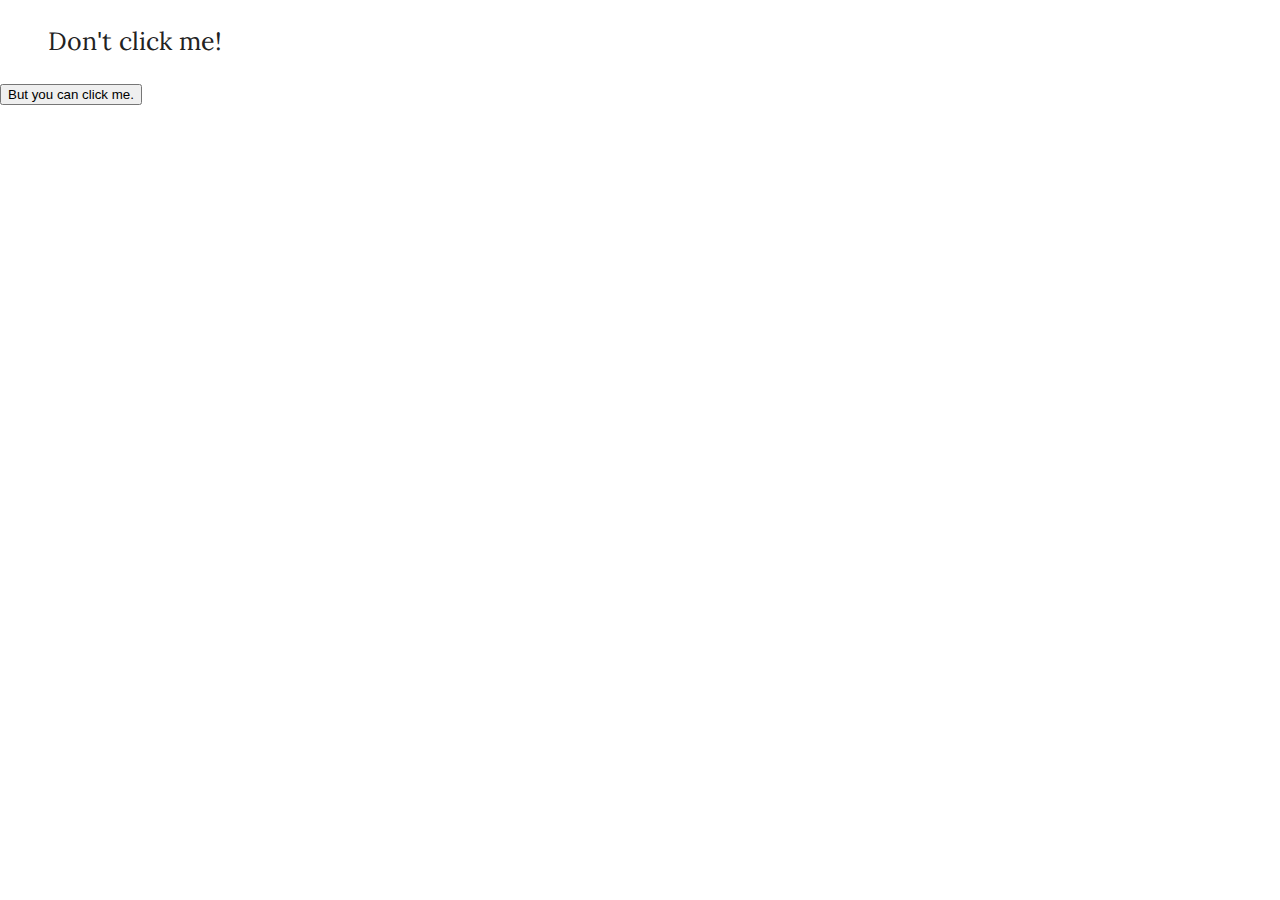
==== pop/story1.html @ 54a5421c "Start" ====
<!DOCTYPE html>
<html lang="en">
<head>
	<meta charset="UTF-8">
	<title>Unknown</title>
	<link href="https://fonts.googleapis.com/css?family=Lora|Open+Sans:300,400,600,700" rel="stylesheet">
	<link rel="stylesheet" href="css/main.css">
</head>
<body>
<p id="final">Don't click me!</p>

<button id="submit" onclick="promptMe()">But you can click me.</button>

	<script src="js/jquery-2.1.3.js"></script>
	<script src="js/main.js"></script>

</body>
</html>
---- pop/css/main.css ----
* {
  box-sizing: border-box;
}

body {
  margin: 0;
  padding: 0;
  font-family: 'Open Sans', sans-serif;
  -webkit-font-smoothing: antialiased;
}

header {
  height: 90vh;
  min-height: 400px;
  padding: 100px 1%;
  text-align: center;
  background-color: #F95758;
  display: flex;
  align-items: center;
  justify-content: center;

}

header h1 {
  color: white;
}

h1 {
  font-weight: 300;
  text-transform: uppercase;
  font-size: 3em;
  color: #F95758;
  text-align: center;
}

article {
  padding: 1rem;
}

p {
  font-family: 'Lora', serif;
  color: #222;
  font-size: 25px;
  padding: 0 3rem;
  text-align: justify;
}

#flybug {
  text-align: center;
}



nav {
  width: 100%;
  text-align: center;
  background-color: white;
  box-shadow: 0 3px 11px rgba(0, 0, 0, .1);
  transition: all 300ms ease-out;
    /* Step 1: Add styles for fixed nav */


}

nav ul {
	margin: 0;
	padding: 0;
}

nav li {
  display: inline-block;
}

nav a {
  display: inline-block;
  margin: 1rem;
  padding: .25rem 0;
  text-decoration: none;
  color: #888;
}


nav .active {
  border-bottom: 2px solid #F95758;
}

.bug-wrapper img:not(:first-child) {
  height: 27px;
}

.part {
  opacity: 0;
}

.faded-in {
  opacity: 1;
}


.flybug {
  width: 400px;
  display: block;
  margin: 50px auto 30px;
}

.bug-wrapper {
  display: inline-block;
}
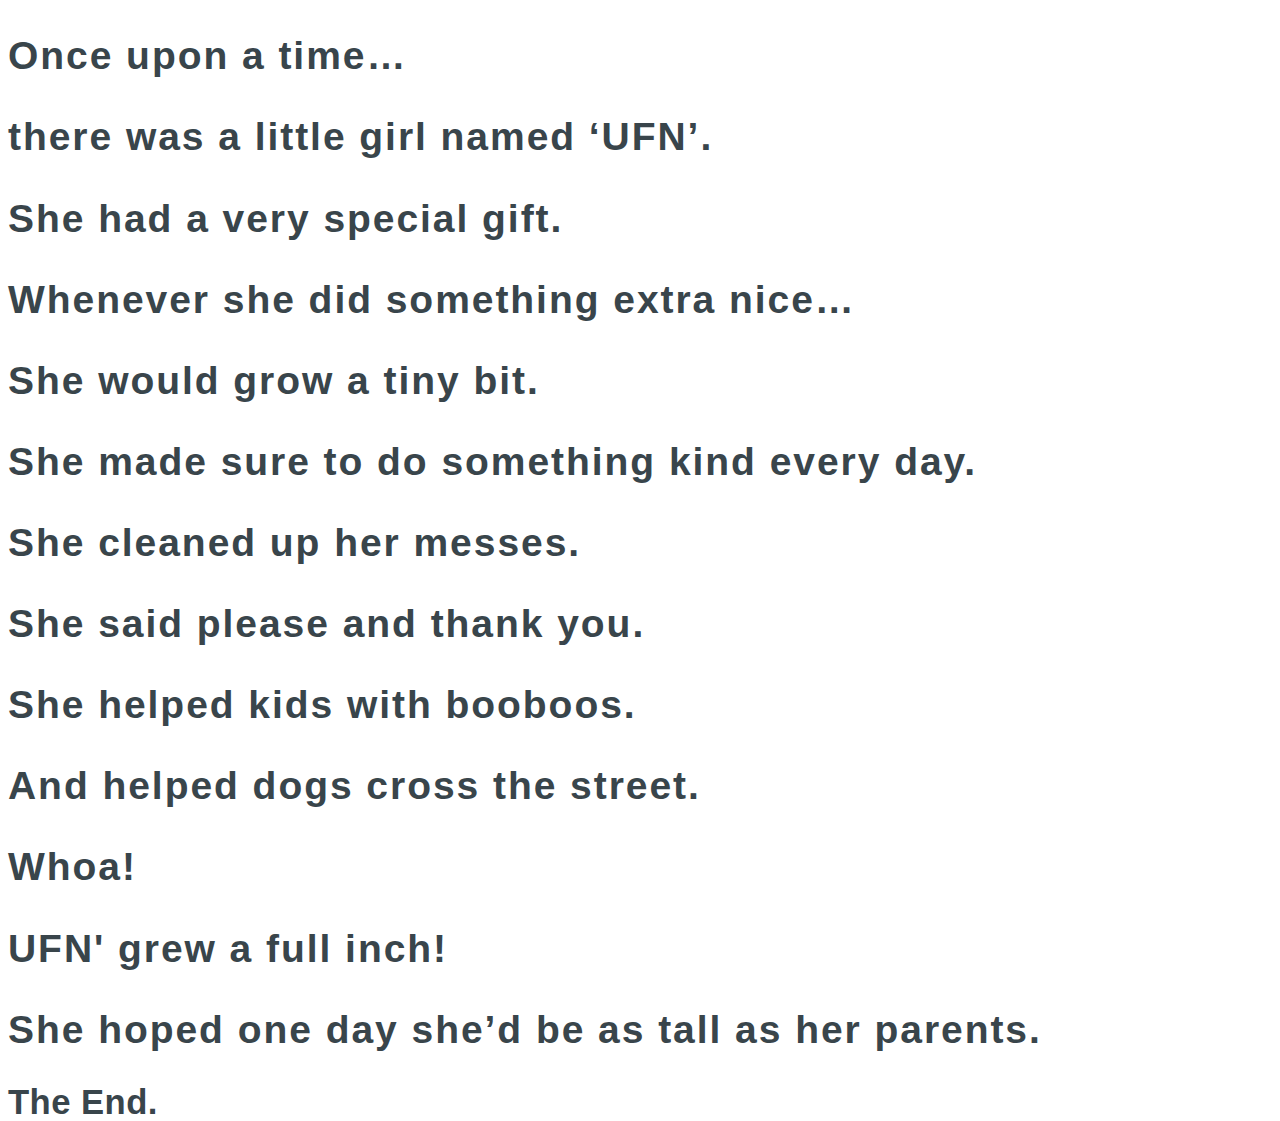
==== commit 464c07d3: "added new css" ====
--- a/pop/story1.html
+++ b/pop/story1.html
@@ -3,13 +3,57 @@
 <head>
 	<meta charset="UTF-8">
 	<title>Unknown</title>
-	<link href="https://fonts.googleapis.com/css?family=Lora|Open+Sans:300,400,600,700" rel="stylesheet">
+	<link href="<link href="https://fonts.googleapis.com/css?family=Poppins" rel="stylesheet">
 	<link rel="stylesheet" href="css/main.css">
 </head>
 <body>
-<p id="final">Don't click me!</p>
 
-<button id="submit" onclick="promptMe()">But you can click me.</button>
+<div class="startgirl">
+	<h2>Once upon a time…</h2>
+
+	<h2>there was a little girl named ‘UFN’.</h2>
+</div>
+
+<div class="startgirl2">
+	<h2>She had a very special gift.</h2>
+
+	<h2>Whenever she did something extra nice…</h2>
+</div>
+
+<div class="startgirl3">
+	<H2>She would grow a tiny bit.</H2>
+</div>
+
+
+<div class="startgirl4">
+	<h2>She made sure to do something kind every day.</h2>
+
+	<h2>She cleaned up her messes.</h2>
+
+	<h2>She said please and thank you.</h2>
+</div>
+
+<div class="startgirl5">
+	<h2>She helped kids with booboos.</h2>
+
+	<h2>And helped dogs cross the street.</h2>
+</div>
+
+<div class="startgirl6">
+	<h2>Whoa!</h2>
+</div>
+
+<div class="startgirl7">
+	<h2>UFN' grew a full inch!</h2>
+</div>
+
+<div class="startgirl8">
+	<h2>She hoped one day she’d be as tall as her parents.</h2>
+</div>
+
+<div class="end">
+	<h1>The End.</h1>
+</div>
 
 	<script src="js/jquery-2.1.3.js"></script>
 	<script src="js/main.js"></script>
--- a/pop/css/main.css
+++ b/pop/css/main.css
@@ -1,108 +1,708 @@
-* {
-  box-sizing: border-box;
-}
-
-body {
-  margin: 0;
-  padding: 0;
-  font-family: 'Open Sans', sans-serif;
-  -webkit-font-smoothing: antialiased;
-}
-
-header {
-  height: 90vh;
-  min-height: 400px;
-  padding: 100px 1%;
-  text-align: center;
-  background-color: #F95758;
-  display: flex;
-  align-items: center;
-  justify-content: center;
-
-}
-
-header h1 {
-  color: white;
-}
-
-h1 {
-  font-weight: 300;
-  text-transform: uppercase;
-  font-size: 3em;
-  color: #F95758;
+
+
+/* Box Model */
+
+	*, *:before, *:after {
+		-moz-box-sizing: border-box;
+		-webkit-box-sizing: border-box;
+		box-sizing: border-box;
+	}
+
+/* Basic */
+
+	@-ms-viewport {
+		width: device-width;
+	}
+
+	html {
+		height: 100%;
+	}
+
+	body {
+    font-family: 'Poppins', sans-serif;
+		background: #ffffff;
+		height: 100%;
+		min-width: 320px;
+	}
+
+/* Type */
+
+nav {
+  display: inline-block;
   text-align: center;
 }
 
-article {
-  padding: 1rem;
+	body, input, textarea, select {
+		font-family: 'Poppins', sans-serif;
+		font-weight: 300;
+		font-size: 16pt;
+		line-height: 1.75em;
+		color: #39454b;
+		letter-spacing: 0.025em;
+	}
+
+		@media screen and (max-width: 1920px) {
+
+			body, input, textarea, select {
+				font-size: 17pt;
+			}
+
+		}
+
+		@media screen and (max-width: 1680px) {
+
+			body, input, textarea, select {
+				font-size: 15pt;
+			}
+
+		}
+
+		@media screen and (max-width: 1280px) {
+
+			body, input, textarea, select {
+				font-size: 13pt;
+			}
+
+		}
+
+		@media screen and (max-width: 1000px) {
+
+			body, input, textarea, select {
+				font-size: 13pt;
+			}
+
+		}
+
+		@media screen and (max-width: 736px) {
+
+			body, input, textarea, select {
+				font-size: 12pt;
+				line-height: 1.5em;
+			}
+
+		}
+
+	h1, h2, h3, h4 {
+		font-weight: 600;
+		color: inherit;
+	}
+
+
+	h2 {
+		font-size: 2.25em;
+		line-height: 1.25em;
+		letter-spacing: 0.05em;
+	}
+
+	h2.title {
+		letter-spacing: .5em;
+		text-shadow: 0px 0px 40px #525252;
+	}
+
+	p.title {
+		font-size: 25px;
+		letter-spacing: .75em;
+		text-shadow: 0px 0px 40px #525252;
+	}
+
+	@media screen and (max-width: 736px) {
+
+		h2 {
+			font-size: 1.5em;
+		}
+
+	}
+
+	a {
+		-moz-transition: color 0.2s ease-in-out;
+		-webkit-transition: color 0.2s ease-in-out;
+		-ms-transition: color 0.2s ease-in-out;
+		transition: color 0.2s ease-in-out;
+		color: #98c593;
+	}
+
+	p, ul, ol, dl, table {
+		margin-bottom: 1em;
+	}
+
+/* Box */
+
+	.box {
+		background: rgba(255, 255, 255, 0.85);
+		color: #39454b;
+		padding: 2em;
+	}
+
+	.box > :last-child {
+		margin-bottom: 0;
+	}
+
+	.box.style2 {
+		padding: 3.5em 2.5em 3.5em 2.5em;
+	}
+
+	@media screen and (max-width: 736px) {
+
+		.box {
+			padding: 1em;
+		}
+
+		.box.style2 {
+			padding: 1.5em 1.25em 1.5em 1.25em;
+			background-color: rgba(255, 255, 255, 0.85);
+		}
+
+	}
+
+/* Button */
+
+
+/* Image */
+
+	.image {
+		position: relative;
+		display: inline-block;
+	}
+
+		.image:before {
+			content: '';
+			position: absolute;
+			left: 0;
+			top: 0;
+			width: 100%;
+			height: 100%;
+			background: url("images/overlay.png");
+		}
+
+		.image img {
+			display: block;
+			width: 100%;
+		}
+
+		.image.featured {
+			display: block;
+			width: 100%;
+			margin: 0 0 2em 0;
+		}
+
+		.image.fit {
+			display: block;
+			width: 100%;
+		}
+
+		.image.left {
+			float: left;
+			margin: 0 2em 2em 0;
+		}
+
+		.image.centered {
+			display: block;
+			margin: 0 0 2em 0;
+		}
+
+			.image.centered img {
+				margin: 0 auto;
+				width: auto;
+			}
+
+/* List */
+
+	ul{
+		list-style: disc;
+		padding-left: 1em;
+	}
+
+
+
+/* Sections/Article */
+
+	header {
+		margin-bottom: 1em;
+	}
+
+	header p {
+			display: block;
+			margin: 1em 0 0 0;
+			padding: 0 0 0.5em 0;
+		}
+
+	footer {
+		margin-top: 2em;
+	}
+
+/* Header */
+
+	#header {
+		position: fixed;
+		z-index: 10000;
+		left: 0;
+		top: 0;
+		width: 100%;
+		background: rgba(255, 255, 255, 0.75);
+		height: 3em;
+		line-height: 3em;
+		box-shadow: 0 0 0.15em 0 rgba(0, 0, 0, 0.1);
+	}
+
+	#header nav {
+		position: absolute;
+		line-height: 3em;
+		width: 100%;
+		text-align: center;
+	}
+
+	#header nav ul {
+		margin: 0;
+	}
+
+	#header nav ul li {
+		display: inline-block;
+		margin-left: 0.5em;
+		font-size: 0.9em;
+	}
+
+	#header nav ul li a {
+		display: block;
+		color: inherit;
+		text-decoration: none;
+		height: 3em;
+		line-height: 3em;
+		padding: 0 0.5em 0 0.5em;
+		outline: 0;
+	}
+
+	#header nav ul li a:hover {
+		color: #6b6115;
+	}
+
+
+	#header div.hamMenu {
+		width: 30px;
+		height: 100%;
+		float: right;
+		margin-right: 5px;
+		margin-top: 2px;
+		display: none;
+	}
+
+	#header div.hamMenu img {
+		width:100%;
+		height: auto;
+	}
+
+	@media screen and (max-width: 1073px) {
+
+		#header {
+			height: 2.5em;
+			line-height: 2.5em;
+		}
+
+		#header h1 a {
+			font-size: .5em;
+			}
+
+		#header nav {
+			display: none;
+			margin-top: 2.5em;
+			}
+
+		#header nav ul {
+			background: rgba(255, 255, 255, 0.90);
+		}
+
+		#header nav ul li {
+			display: block;
+		}
+
+		#header div.hamMenu {
+			display: block;
+		}
+	}
+
+
+/* Main */
+
+	.main {
+		display: -moz-flex;
+		display: -webkit-flex;
+		display: -ms-flex;
+		display: flex;
+		position: relative;
+		margin: 0;
+		overflow-x: hidden;
+	}
+
+		.main > .content {
+			width: 45em;
+			max-width: calc(100% - 4em);
+			margin: 0 auto;
+		}
+
+			.main > .content > :last-child {
+				margin-bottom: 0;
+			}
+
+		.main.fullscreen {
+			min-height: 100%;
+		}
+
+		.main.style1 {
+			-moz-align-items: center;
+			-webkit-align-items: center;
+			-ms-align-items: center;
+			align-items: center;
+			-moz-justify-content: center;
+			-webkit-justify-content: center;
+			-ms-justify-content: center;
+			justify-content: center;
+			text-align: center;
+			padding: 0 0 3em 0;
+		}
+
+			.main.style1 h2 {
+				font-size: 4.25em;
+				line-height: 1em;
+			}
+
+			.main.style1 > .content {
+				-moz-transition: opacity 1s ease;
+				-webkit-transition: opacity 1s ease;
+				-ms-transition: opacity 1s ease;
+				transition: opacity 1s ease;
+				-moz-transform: translateZ(0);
+				-webkit-transform: translateZ(0);
+				-ms-transform: translateZ(0);
+				transform: translateZ(0);
+				opacity: 1.0;
+				margin: 0;
+			}
+
+			.main.style1.inactive > .content {
+				opacity: 0;
+			}
+
+		.main.style2 {
+			-moz-align-items: center;
+			-webkit-align-items: center;
+			-ms-align-items: center;
+			align-items: center;
+			-moz-justify-content: center;
+			-webkit-justify-content: center;
+			-ms-justify-content: center;
+			justify-content: center;
+			padding: 3em 0 3em 0;
+			overflow: hidden;
+		}
+
+			.main.style2 > .content {
+				-moz-transition: -moz-transform 1s ease;
+				-webkit-transition: -webkit-transform 1s ease;
+				-ms-transition: -ms-transform 1s ease;
+				transition: transform 1s ease;
+				-moz-transform: translateZ(0);
+				-webkit-transform: translateZ(0);
+				-ms-transform: translateZ(0);
+				transform: translateZ(0);
+				position: relative;
+				width: 35%;
+				margin: 0;
+			}
+
+			.main.style2.left {
+				-moz-justify-content: -moz-flex-start;
+				-webkit-justify-content: -webkit-flex-start;
+				-ms-justify-content: -ms-flex-start;
+				justify-content: flex-start;
+			}
+
+			.main.style2.right {
+				-moz-justify-content: -moz-flex-end;
+				-webkit-justify-content: -webkit-flex-end;
+				-ms-justify-content: -ms-flex-end;
+				justify-content: flex-end;
+			}
+
+			.main.style2.inactive.left > .content {
+				-moz-transform: translateX(-100%);
+				-webkit-transform: translateX(-100%);
+				-ms-transform: translateX(-100%);
+				transform: translateX(-100%);
+			}
+
+			.main.style2.inactive.right > .content {
+				-moz-transform: translateX(100%);
+				-webkit-transform: translateX(100%);
+				-ms-transform: translateX(100%);
+				transform: translateX(100%);
+			}
+
+		.main.style3 {
+			text-align: center;
+			padding: 6em 0 6em 0;
+		}
+
+			.main.style3 .content > header {
+				margin-bottom: 2em;
+			}
+
+			.main.style3.primary {
+				background: #ffffff;
+			}
+
+			.main.style3.secondary {
+				background: #f5f6f7;
+			}
+
+		.main.dark {
+			color: #ffffff;
+		}
+
+			.main.dark a {
+				color: inherit;
+			}
+
+			.main.dark .button.style2 {
+				border-color: #ffffff;
+			}
+
+				.main.dark .button.style2:hover {
+					background-color: rgba(255, 255, 255, 0.125);
+				}
+
+				.main.dark .button.style2:active {
+					background-color: rgba(255, 255, 255, 0.25);
+				}
+
+				.main.dark .button.style2.down {
+					background-image: url("images/dark-arrow.svg");
+				}
+
+		body.is-touch .main {
+			background-attachment: scroll !important;
+		}
+
+		@media screen and (max-width: 1920px) {
+
+			.main.style2 .content {
+				width: 40%;
+			}
+
+		}
+
+		@media screen and (max-width: 1280px) {
+
+			.main.style2 .content {
+				width: 50%;
+			}
+
+		}
+
+		@media screen and (max-width: 1000px) {
+
+			.main.style2 .content {
+				width: 60%;
+			}
+
+		}
+
+		@media screen and (max-width: 736px) {
+
+			.main.fullscreen {
+				height: auto !important;
+			}
+
+			.main.style1 {
+				padding: 0 15px 4em 15px;
+			}
+
+				.main.style1 h2 {
+					font-size: 3em;
+				}
+
+			.main.style2 {
+				padding: 6em 15px 6em 15px;
+			}
+
+				.main.style2:before, .main.style2:after {
+					display: none !important;
+				}
+
+				.main.style2 .button.anchored {
+					display: none;
+				}
+
+				.main.style2 .content {
+					width: 100%;
+					max-width: 100%;
+					text-align: center;
+					-moz-transform: none;
+					-webkit-transform: none;
+					-ms-transform: none;
+					transform: none;
+				}
+
+			.main.style3 {
+				text-align: center;
+				padding: 3em 10px 3em 10px;
+			}
+
+		}
+
+		@media screen and (max-width: 480px) {
+
+			.main > .content {
+				max-width: calc(100% - 1.5em);
+			}
+
+		}
+
+/* Footer */
+
+	#footer {
+		position: relative;
+		height: 5em;
+		line-height: inherit;
+		margin: 0;
+		background: #303030;
+		color: rgba(185, 186, 187, 0.5);
+		overflow: hidden;
+		text-align: center;
+		padding: 1.5em 1em 3em 1em;
+	}
+
+		#footer div {
+			width: 100%;
+		}
+
+		#footer div a:hover {
+			opacity: .5;
+		}
+
+		@media screen and (max-width: 1000px) {
+
+			#footer {
+				height: auto;
+				line-height: inherit;
+				text-align: center;
+				padding: 1.5em 1em 3em 1em;
+
+			}
+		}
+
+/* Intro */
+
+	#intro {
+		background: url("images/overlay.png"), url("../../images/intro.jpg");
+		background-size: 256px 256px, cover;
+		background-attachment: fixed, fixed;
+		background-position: top left, bottom center;
+		background-repeat: repeat, no-repeat;
+	}
+
+/* One */
+
+.startone {
+  background: url("images/book1.jpg");
+  background-size: 256px 256px, cover;
+  background-attachment: fixed, fixed;
+  background-position: top left, center center;
 }
 
-p {
-  font-family: 'Lora', serif;
-  color: #222;
-  font-size: 25px;
-  padding: 0 3rem;
-  text-align: justify;
+	#one {
+		background: url("images/overlay.png"), url("../../images/one.jpg");
+		background-size: 256px 256px, cover;
+		background-attachment: fixed, fixed;
+		background-position: top left, center center;
+	}
+
+/* Two */
+
+	#two {
+		background: url("images/overlay.png"), url("../../images/two.jpg");
+		background-size: 256px 256px, cover;
+		background-attachment: fixed, fixed;
+		background-position: top left, center center;
+	}
+
+/* Three */
+
+	#three {
+		background: url("images/overlay.png"), url("../../images/three.jpg");
+		background-size: 256px 256px, cover;
+		background-attachment: fixed, fixed;
+		background-position: top left, center center;
+	}
+
+/* Four */
+
+	#four {
+		background: url("images/overlay.png"), url("../../images/four.jpg");
+		background-size: 256px 256px, cover;
+		background-attachment: fixed, fixed;
+		background-position: top left, center center;
+	}
+/* Five */
+
+	#five {
+		background: url("images/overlay.png"), url("../../images/five.jpg");
+		background-size: 256px 256px, cover;
+		background-attachment: fixed, fixed;
+		background-position: top left, center center;
+	}
+
+/* Six */
+
+	#six {
+		background: url("images/overlay.png"), url("../../images/six.jpg");
+		background-size: 256px 256px, cover;
+		background-attachment: fixed, fixed;
+		background-position: top left, center center;
+	}
+
+/* Seven */
+
+	#seven {
+		background: url("images/overlay.png"), url("../../images/seven.jpg");
+		background-size: 256px 256px, cover;
+		background-attachment: fixed, fixed;
+		background-position: top left, center center;
+	}
+
+/* Eight */
+
+	#eight {
+		background: url("images/overlay.png"), url("../../images/eight.jpg");
+		background-size: 256px 256px, cover;
+		background-attachment: fixed, fixed;
+		background-position: top left, center center;
+	}
+
+/* Nine */
+
+	#nine{
+		background: url("images/overlay.png"), url("../../images/nine.jpg");
+		background-size: 256px 256px, cover;
+		background-attachment: fixed, fixed;
+		background-position: top left, center center;
+	}
+
+/* Extras */
+
+#header nav.FUCKINGOPEN { display: block!important;
 }
 
-#flybug {
-  text-align: center;
+section#intro {
+	position: relative;
 }
 
-
-
-nav {
-  width: 100%;
-  text-align: center;
-  background-color: white;
-  box-shadow: 0 3px 11px rgba(0, 0, 0, .1);
-  transition: all 300ms ease-out;
-    /* Step 1: Add styles for fixed nav */
-
-
+section#intro header {
+	position: absolute;
+	top: 50%;
+	left: 50%;
+	transform: translate(-50%, -50%);
 }
 
-nav ul {
-	margin: 0;
-	padding: 0;
+section#intro footer {
+	position: absolute;
+	bottom: 10px;
 }
-
-nav li {
-  display: inline-block;
-}
-
-nav a {
-  display: inline-block;
-  margin: 1rem;
-  padding: .25rem 0;
-  text-decoration: none;
-  color: #888;
-}
-
-
-nav .active {
-  border-bottom: 2px solid #F95758;
-}
-
-.bug-wrapper img:not(:first-child) {
-  height: 27px;
-}
-
-.part {
-  opacity: 0;
-}
-
-.faded-in {
-  opacity: 1;
-}
-
-
-.flybug {
-  width: 400px;
-  display: block;
-  margin: 50px auto 30px;
-}
-
-.bug-wrapper {
-  display: inline-block;
-}
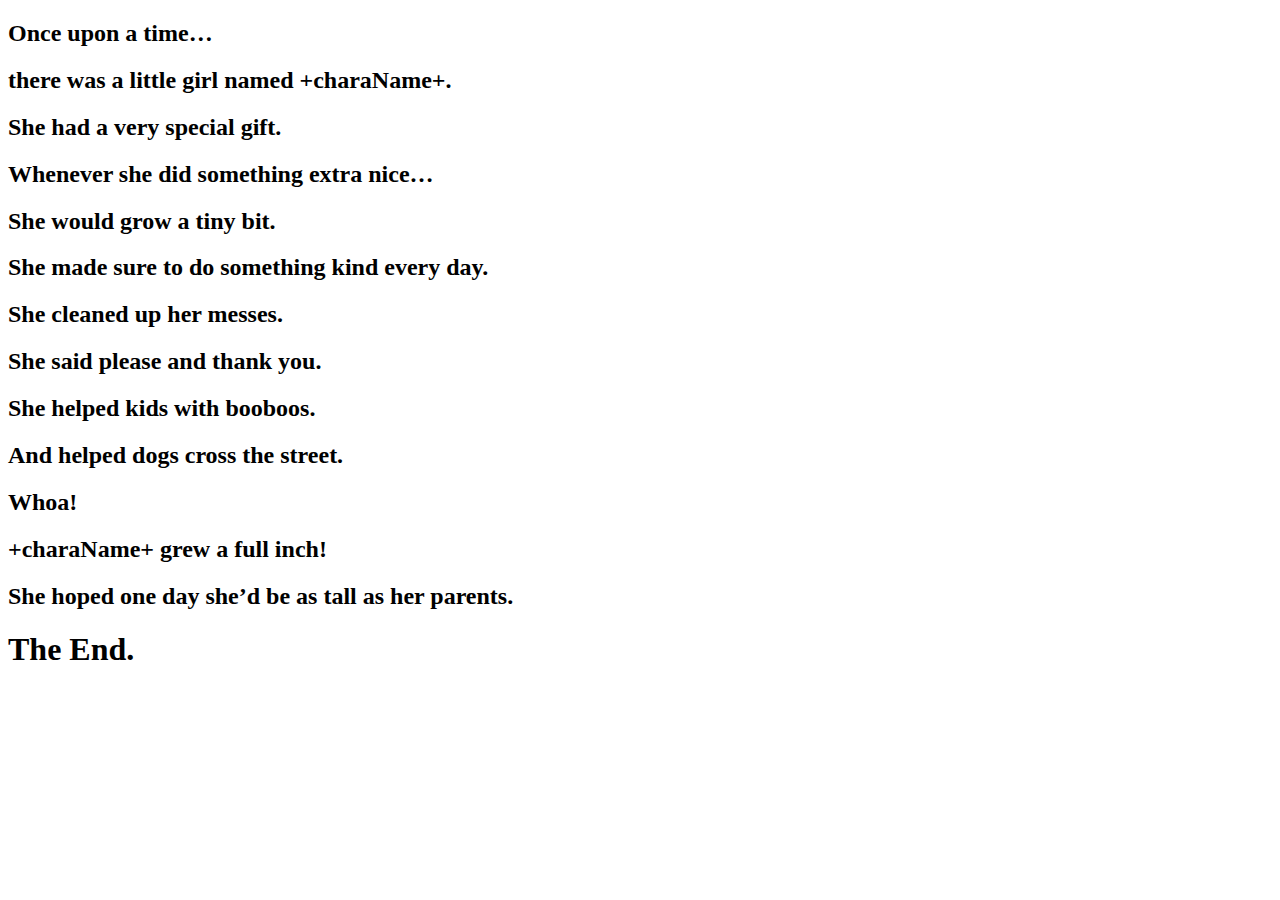
==== commit 7328ce7d: "Able to link stories onto 'submit' button" ====
--- a/pop/story1.html
+++ b/pop/story1.html
@@ -2,57 +2,59 @@
 <html lang="en">
 <head>
 	<meta charset="UTF-8">
-	<title>Unknown</title>
-	<link href="<link href="https://fonts.googleapis.com/css?family=Poppins" rel="stylesheet">
-	<link rel="stylesheet" href="css/main.css">
+	<title>Storytime</title>
+	<link href="https://fonts.googleapis.com/css?family=Poppins" rel="stylesheet">
+	<link rel="styleHeet" href="css/main.css">
 </head>
 <body>
+<div class="farstory">
 
-<div class="startgirl">
-	<h2>Once upon a time…</h2>
+	<div class="startgirl">
+		<h2>Once upon a time…</h2>
 
-	<h2>there was a little girl named ‘UFN’.</h2>
-</div>
+		<h2>there was a little girl named userf1rstname.</h2>
+	</div>
 
-<div class="startgirl2">
-	<h2>She had a very special gift.</h2>
+	<div class="startgirl2">
+		<h2>She had a very special gift.</h2>
 
-	<h2>Whenever she did something extra nice…</h2>
-</div>
+		<h2>Whenever she did something extra nice…</h2>
+	</div>
 
-<div class="startgirl3">
-	<H2>She would grow a tiny bit.</H2>
-</div>
+	<div class="startgirl3">
+		<H2>She would grow a tiny bit.</H2>
+	</div>
 
 
-<div class="startgirl4">
-	<h2>She made sure to do something kind every day.</h2>
+	<div class="startgirl4">
+		<h2>She made sure to do something kind every day.</h2>
 
-	<h2>She cleaned up her messes.</h2>
+		<h2>She cleaned up her messes.</h2>
 
-	<h2>She said please and thank you.</h2>
-</div>
+		<h2>She said please and thank you.</h2>
+	</div>
 
-<div class="startgirl5">
-	<h2>She helped kids with booboos.</h2>
+	<div class="startgirl5">
+		<h2>She helped kids with booboos.</h2>
 
-	<h2>And helped dogs cross the street.</h2>
-</div>
+		<h2>And helped dogs cross the street.</h2>
+	</div>
 
-<div class="startgirl6">
-	<h2>Whoa!</h2>
-</div>
+	<div class="startgirl6">
+		<h2>Whoa!</h2>
+	</div>
 
-<div class="startgirl7">
-	<h2>UFN' grew a full inch!</h2>
-</div>
+	<div class="startgirl7">
+		<h2>userf1rstname grew a full inch!</h2>
+	</div>
 
-<div class="startgirl8">
-	<h2>She hoped one day she’d be as tall as her parents.</h2>
-</div>
+	<div class="startgirl8">
+		<h2>She hoped one day she’d be as tall as her parents.</h2>
+	</div>
 
-<div class="end">
-	<h1>The End.</h1>
+	<div class="end">
+		<h1>The End.</h1>
+	</div>
 </div>
 
 	<script src="js/jquery-2.1.3.js"></script>
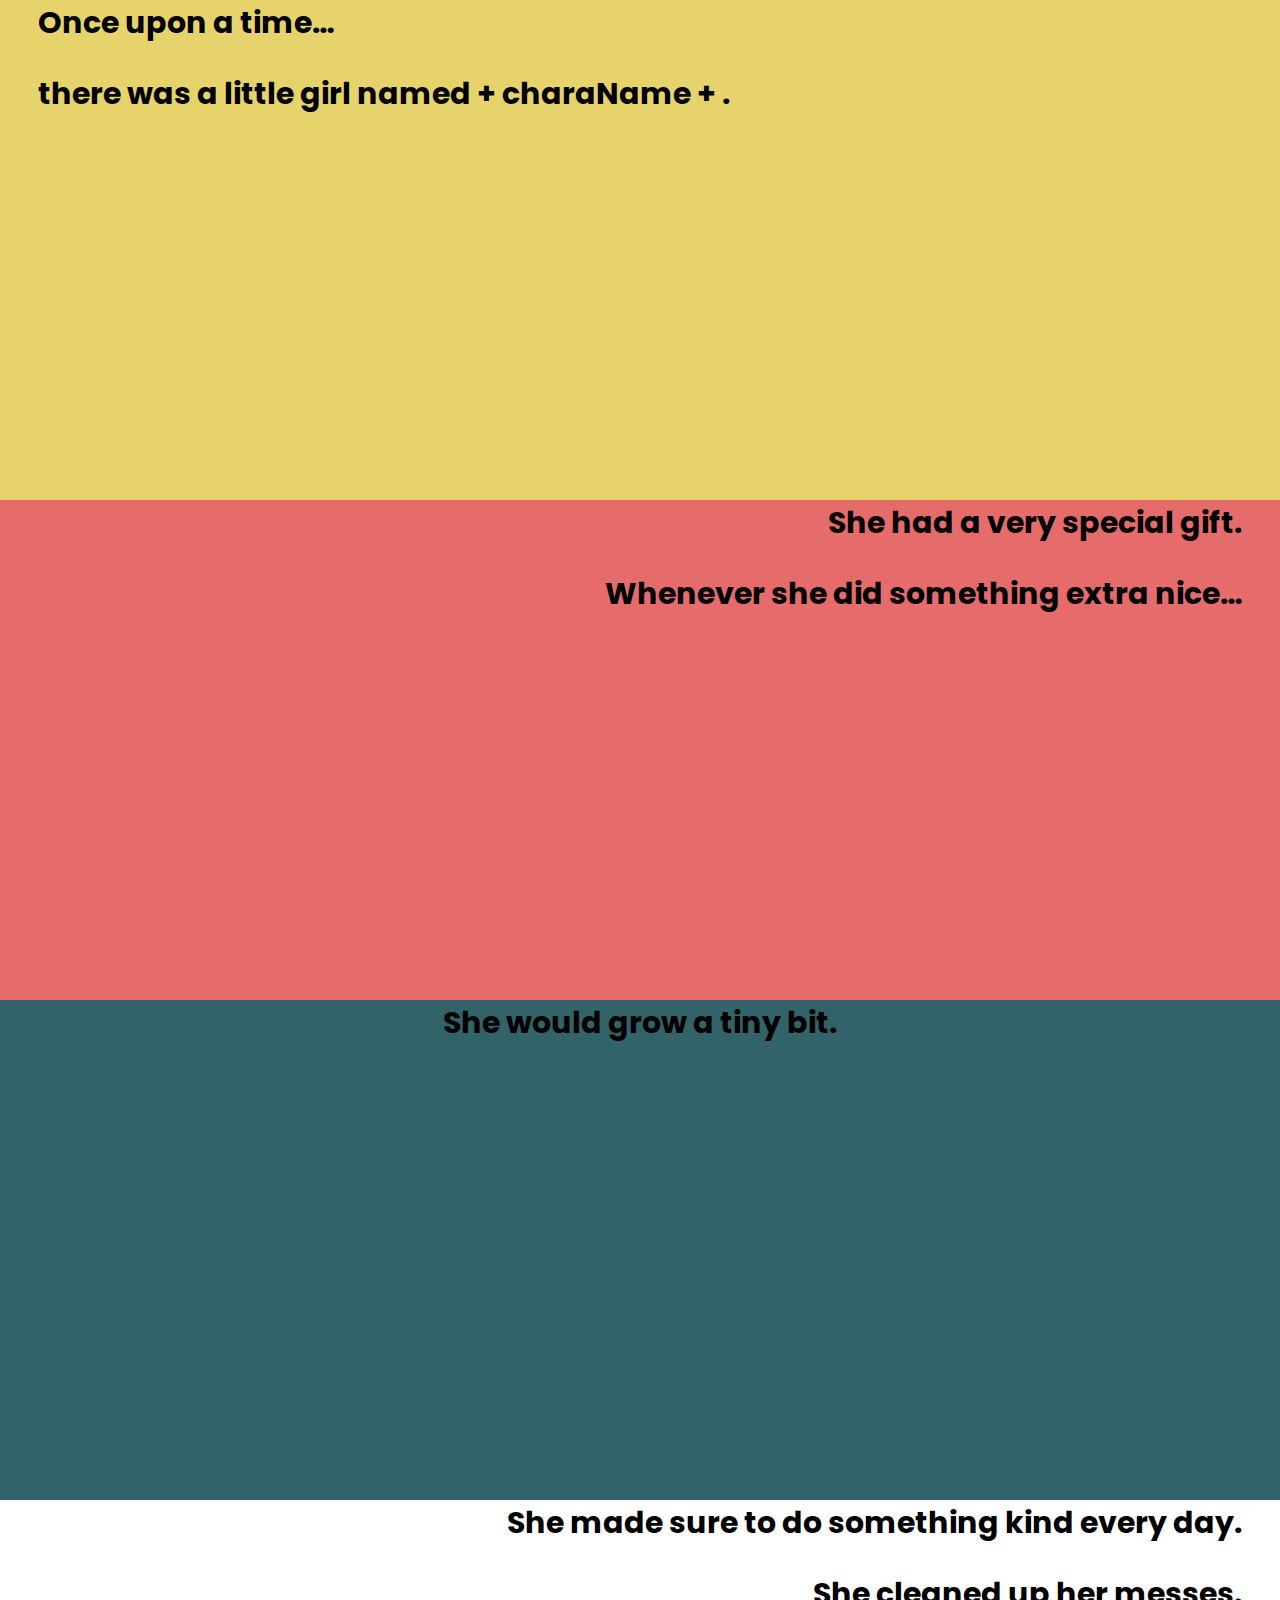
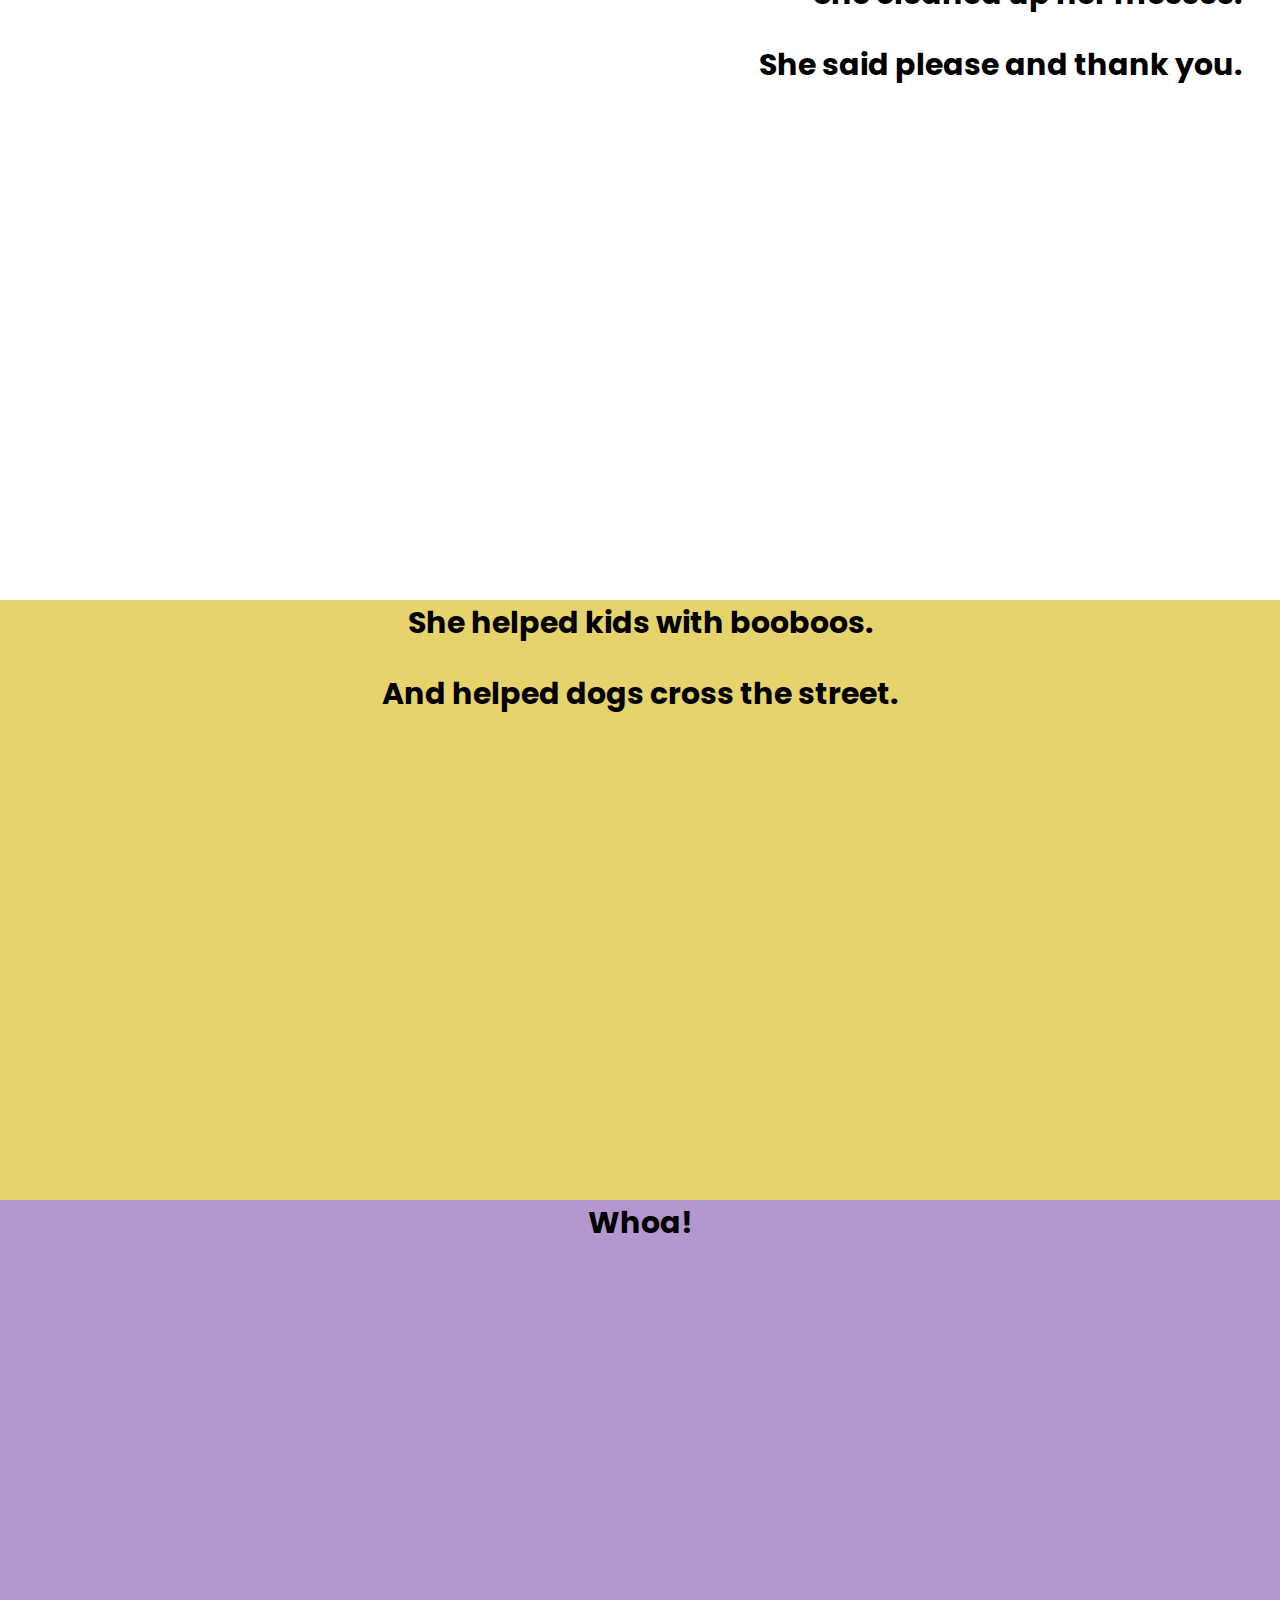
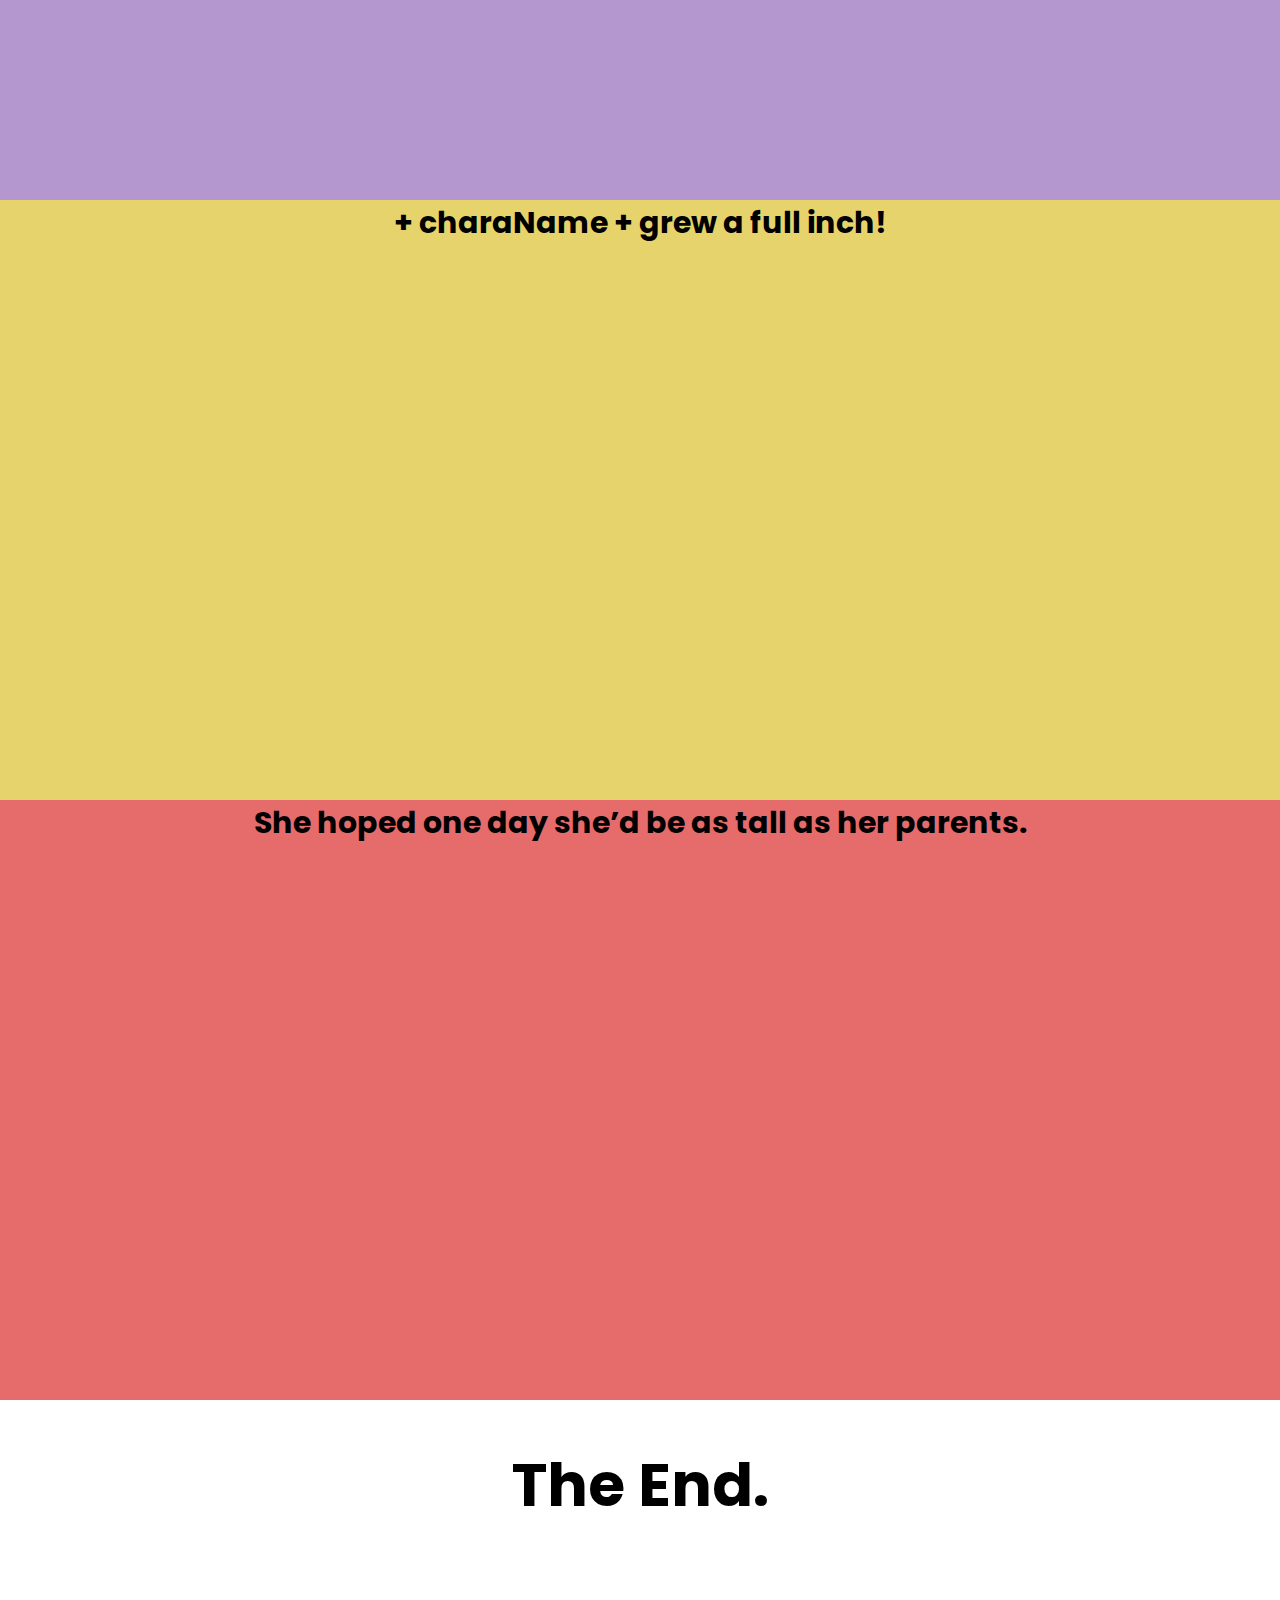
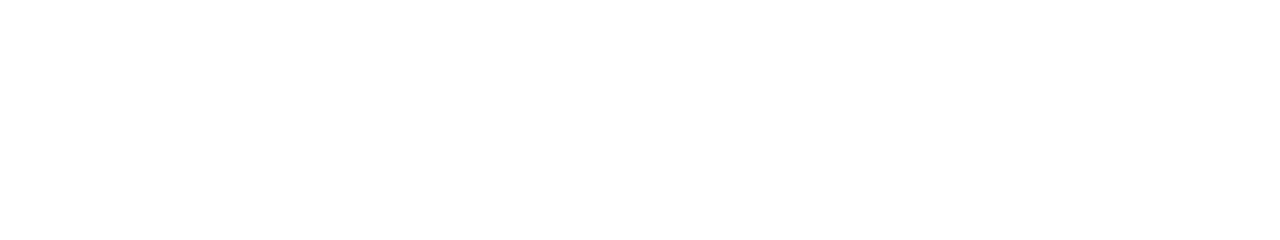
==== commit 6837456e: "Adding Children Book images" ====
--- a/pop/story1.html
+++ b/pop/story1.html
@@ -4,29 +4,29 @@
 	<meta charset="UTF-8">
 	<title>Storytime</title>
 	<link href="https://fonts.googleapis.com/css?family=Poppins" rel="stylesheet">
-	<link rel="styleHeet" href="css/main.css">
+	<link rel="stylesheet" href="css/main1.css">
 </head>
 <body>
 <div class="farstory">
 
-	<div class="startgirl">
+	<div id="startgirl">
 		<h2>Once upon a time…</h2>
 
 		<h2>there was a little girl named userf1rstname.</h2>
 	</div>
 
-	<div class="startgirl2">
+	<div id="startgirl2">
 		<h2>She had a very special gift.</h2>
 
 		<h2>Whenever she did something extra nice…</h2>
 	</div>
 
-	<div class="startgirl3">
+	<div id="startgirl3">
 		<H2>She would grow a tiny bit.</H2>
 	</div>
 
 
-	<div class="startgirl4">
+	<div id="startgirl4">
 		<h2>She made sure to do something kind every day.</h2>
 
 		<h2>She cleaned up her messes.</h2>
@@ -34,21 +34,21 @@
 		<h2>She said please and thank you.</h2>
 	</div>
 
-	<div class="startgirl5">
+	<div id="startgirl5">
 		<h2>She helped kids with booboos.</h2>
 
 		<h2>And helped dogs cross the street.</h2>
 	</div>
 
-	<div class="startgirl6">
+	<div id="startgirl6">
 		<h2>Whoa!</h2>
 	</div>
 
-	<div class="startgirl7">
+	<div id="startgirl7">
 		<h2>userf1rstname grew a full inch!</h2>
 	</div>
 
-	<div class="startgirl8">
+	<div id="startgirl8">
 		<h2>She hoped one day she’d be as tall as her parents.</h2>
 	</div>
 
--- a/pop/css/main1.css
+++ b/pop/css/main1.css
@@ -0,0 +1,244 @@
+/*body*/
+
+body {
+  font-family: 'Poppins', sans-serif;
+  font-size: 30px;
+  height: 100%;
+  min-width: 320px;
+  margin: 0;
+  text-align: center;
+  margin-top: 0;
+}
+
+  nav {
+    position: fixed;
+    text-transform: uppercase;
+    top: 0;
+    font-size: 16px;
+    background: rgba(125,220,208,0.8);
+    line-height: 1.5em;
+    width: 100%;
+    text-align: center;
+
+    /*display: none;*/
+  }
+
+  nav a::before {
+    color: #fff;
+    content: attr(data-hover);
+    position: absolute;
+    -webkit-transition: -webkit-transform 0.3s, opacity 0.3s;
+    -moz-transition: -moz-transform 0.3s, opacity 0.3s;
+    transition: transform 0.3s, opacity 0.3s;
+  }
+
+
+
+
+  ul {
+    padding: 10px;
+
+  }
+nav a{
+  color: white;
+  text-decoration: none;
+
+}
+  li {
+    display: inline;
+    padding: 0px 10px 0px 10px;
+}
+
+  section {
+  display: block;
+  height: 600px;
+  background-size: cover;
+  background-position: center;
+
+}
+
+  img {
+
+}
+/*header*/
+
+header {
+  height: 0px;
+}
+
+#intro {
+  background-image: url("../images/solid.png");
+  background-size: cover;
+  font-weight: lighter;
+  height: 550px;
+  margin: auto;
+  vertical-align: middle;
+  color: white;
+}
+.content {
+  top: 50%;
+  transform: translateY(50%);
+  line-height: 1em;
+  position: relative;
+  letter-spacing: 1px;
+}
+
+#intro p h2 {
+
+
+}
+/*one*/
+
+#one {
+  background-image: url("../images/drips.png");
+  background-size: cover;
+
+
+}
+
+form {
+  background-color: #7fdcd0;
+  font-size: 20px;
+  padding: 24px;
+  margin: 10%;
+  border-radius: 30px;
+}
+
+#submit:hover {
+    background-color: rgba(255, 255, 255, 0.5);
+    color: #369286;
+    top: 2px;
+    box-shadow: 0 4px #369286;
+    transition: all .5s ease-in-out;
+}
+#submit {
+    box-shadow: 0 8px #369286;
+    border: solid 4px white;
+    font-family: inherit;
+    font-size: inherit;
+    color: white;
+    background: none;
+    cursor: pointer;
+    padding: 15px 40px;
+    display: inline-block;
+    margin: 15px 30px;
+    text-transform: uppercase;
+    letter-spacing: 1px;
+    font-weight: 700;
+    outline: none;
+    position: relative;
+    border-radius: 5px;
+}
+
+#name {
+    box-shadow: 0 8px #369286;
+    border: solid 4px white;
+    font-family: inherit;
+    font-size: inherit;
+    color: white;
+    background: none;
+    cursor: pointer;
+    padding: 12px 18px;
+    display: inline-block;
+    margin: 15px 30px;
+    letter-spacing: 1px;
+    font-weight: 700;
+    border-radius: 5px;
+}
+
+
+/*two*/
+
+#two {
+  background-image: url("../images/solid.png");
+  background-size: cover;
+  top: 50%;
+  transform: translateY(50%);
+  line-height: 1em;
+}
+
+/*three*/
+
+#three {
+  background-image: url("../images/solid.png");
+  background-size: cover;
+  top: 50%;
+  transform: translateY(50%);
+  line-height: 1em;
+}
+
+.paintings {
+  display: inline;
+}
+
+/*four*/
+
+#four {
+  /*background-image: url("../images/solid.png");*/
+  background-position: bottom;
+}
+
+/*footer*/
+
+#five {
+  background-image: url("../images/bottom.png");
+  background-size: contain;
+}
+
+/*story_structure*/
+
+/*#e6d36b*/
+
+.farstory h2 {
+  font-size: 30px;
+  margin-top: 0;
+  padding-left: 3%;
+  padding-right: 3%;
+}
+
+#startgirl, #startboy, #startx {
+  background-color: #e6d36b;
+  height: 500px;
+  text-align: left;
+  padding: 0;
+}
+
+#startgirl2, #startboy2, #startx2 {
+  background-color: #e66b6b;
+  height: 500px;
+  text-align: right;
+}
+#startgirl3, #startboy3, #startx3 {
+  background-color: #316368;
+  height: 500px;
+}
+
+#startgirl4, #startboy4, #startx4 {
+  height: 700px;
+  text-align: right;
+}
+
+#startgirl5, #startboy5, #startx5 {
+  background-color: #e6d36b;
+  height: 600px;
+}
+
+#startgirl6, #startboy6, #startx6 {
+  background-color: #b497cf;
+  height: 600px;
+
+}#startgirl7, #startboy7, #startx7 {
+  background-color: #e6d36b;
+  height: 600px;
+}
+
+#startgirl8, #startboy8, #startx8 {
+  background-color: #e66b6b;
+  height: 600px;
+}
+
+.end {
+  height: 400px;
+  background-image: url("../images/bottom.png");
+  background-size: cover;
+}
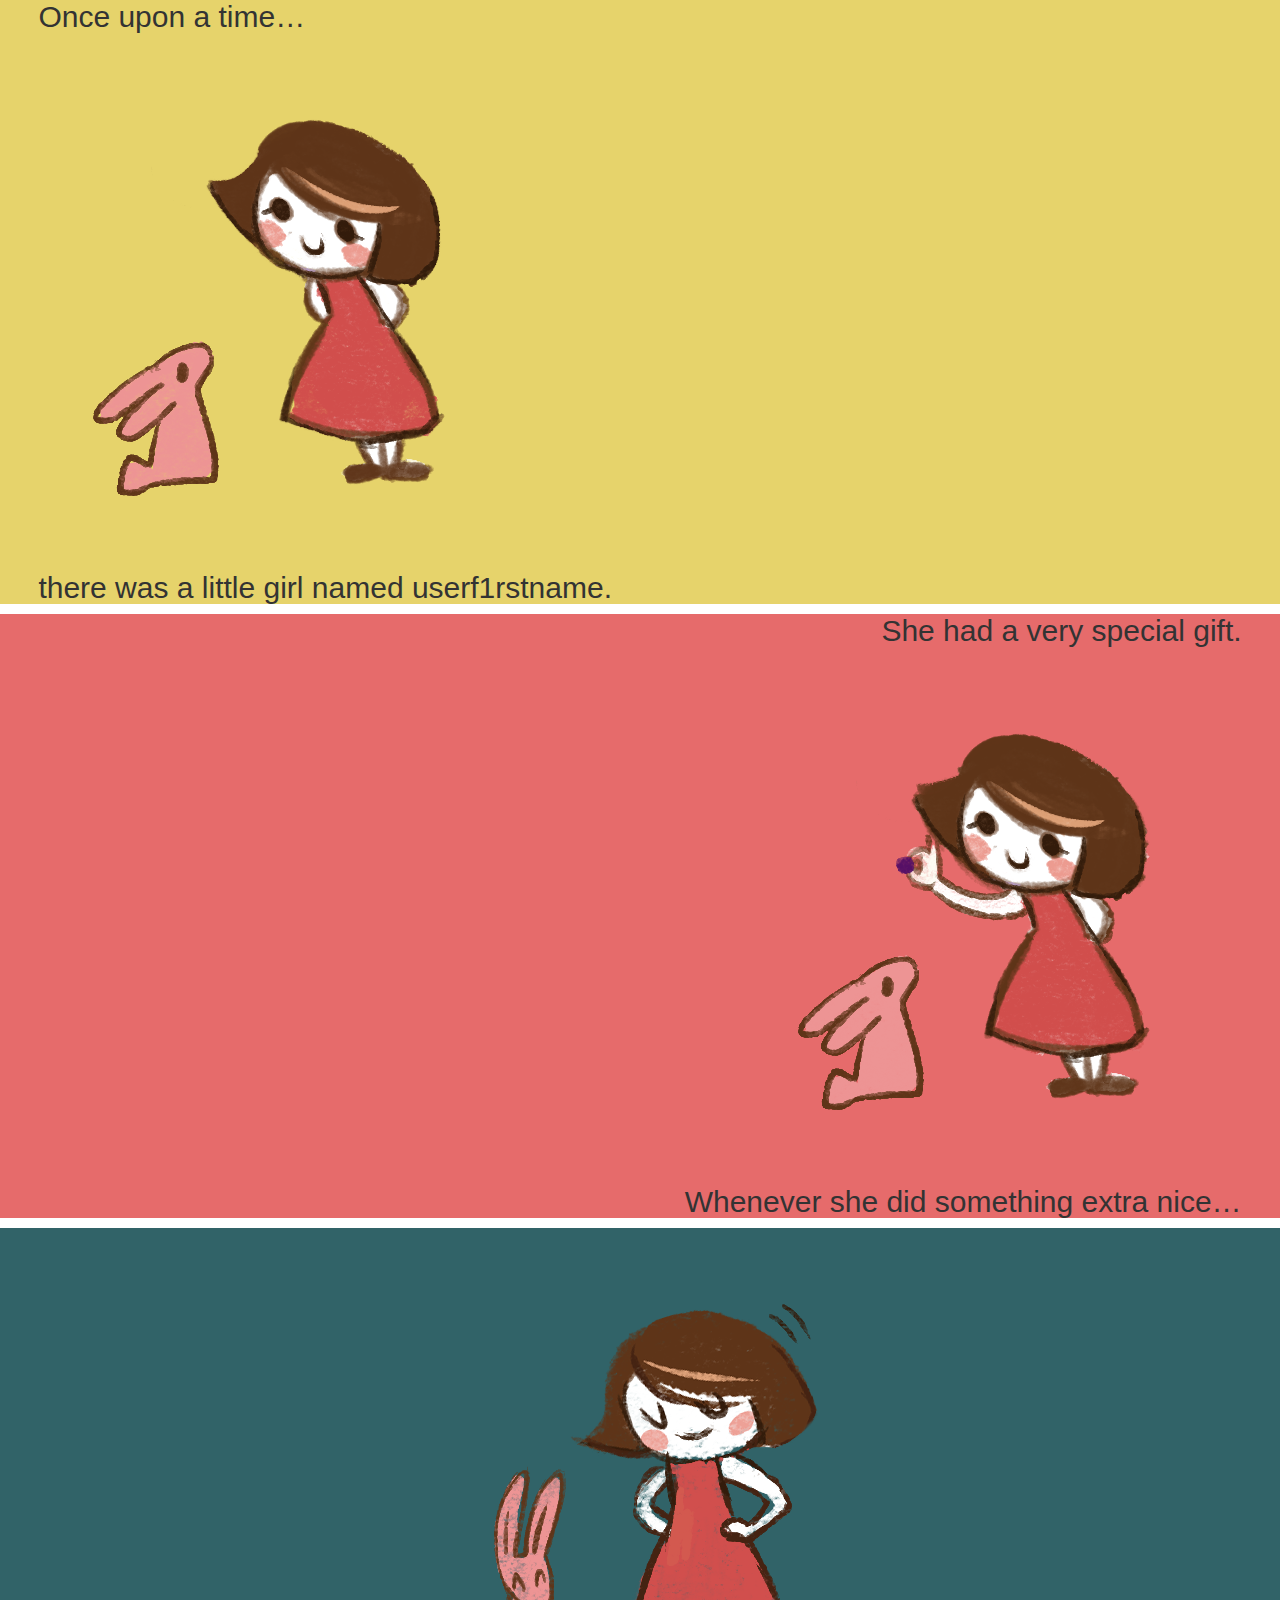
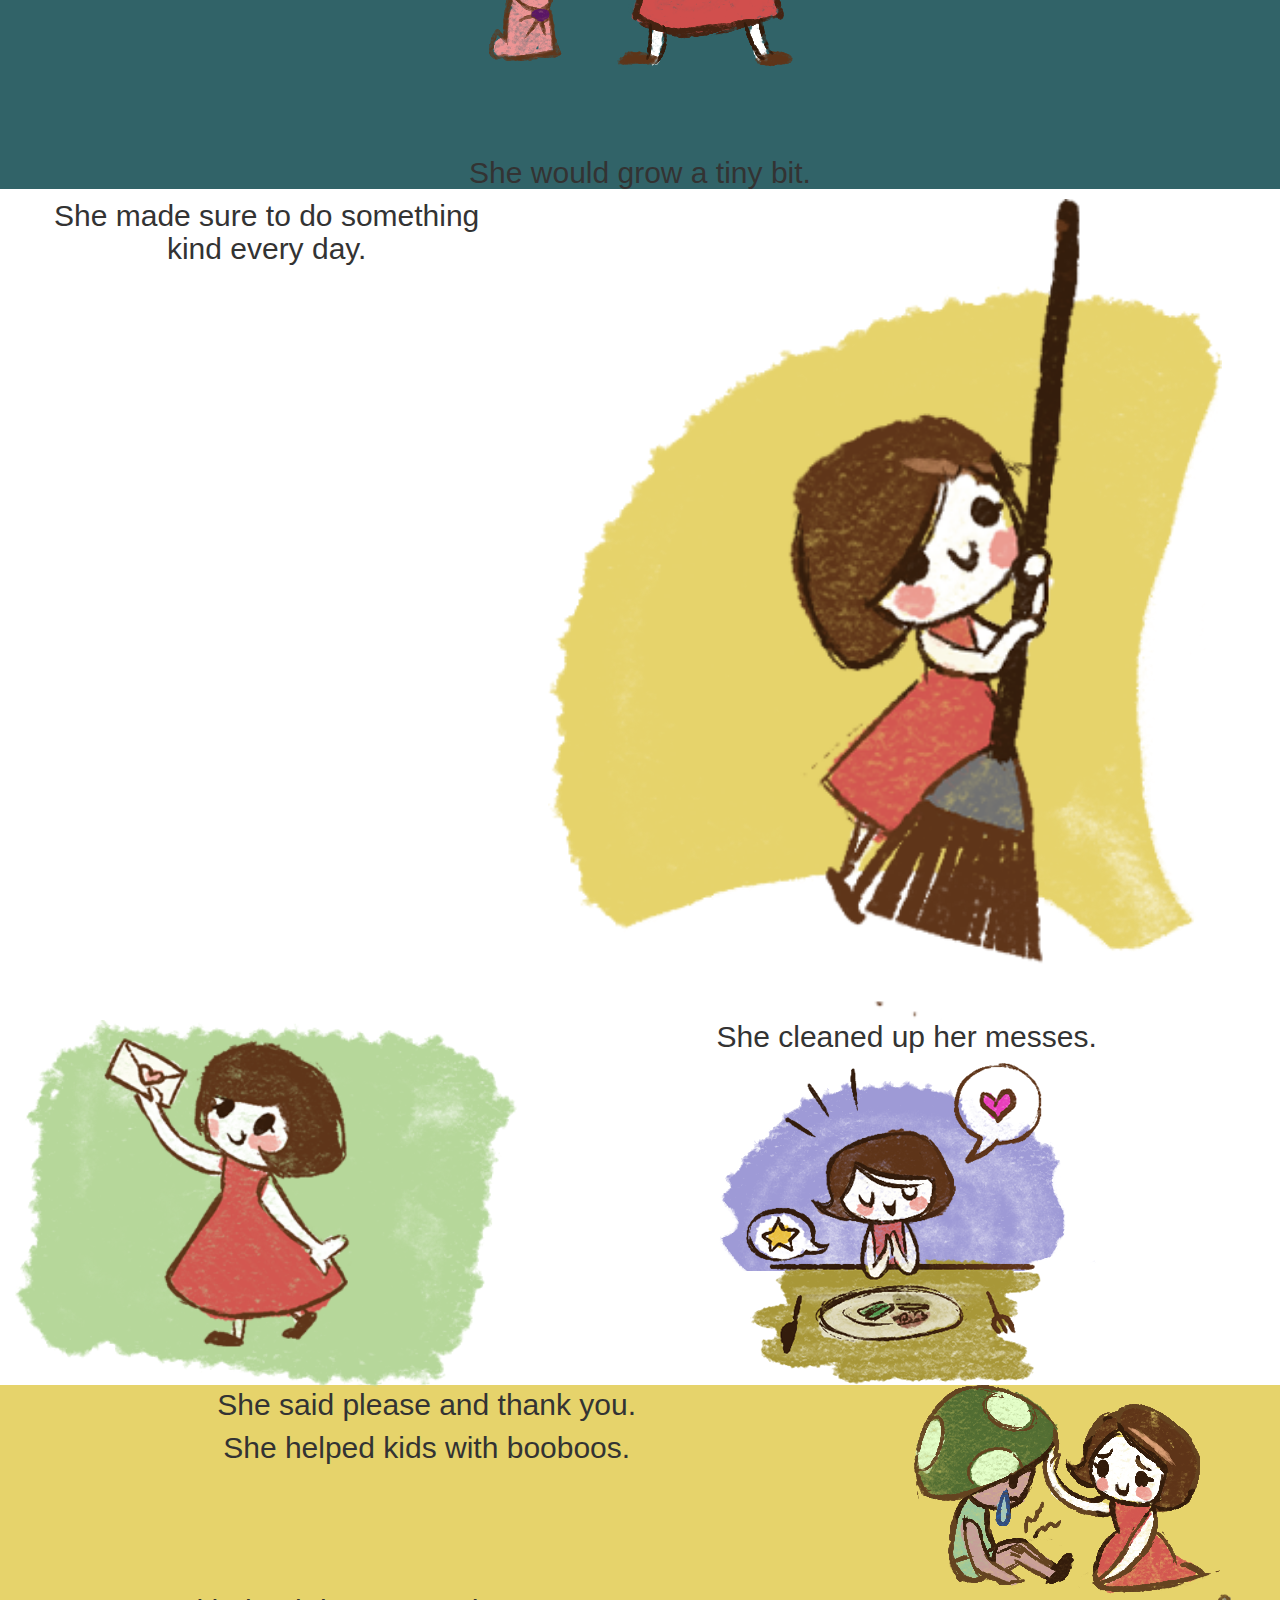
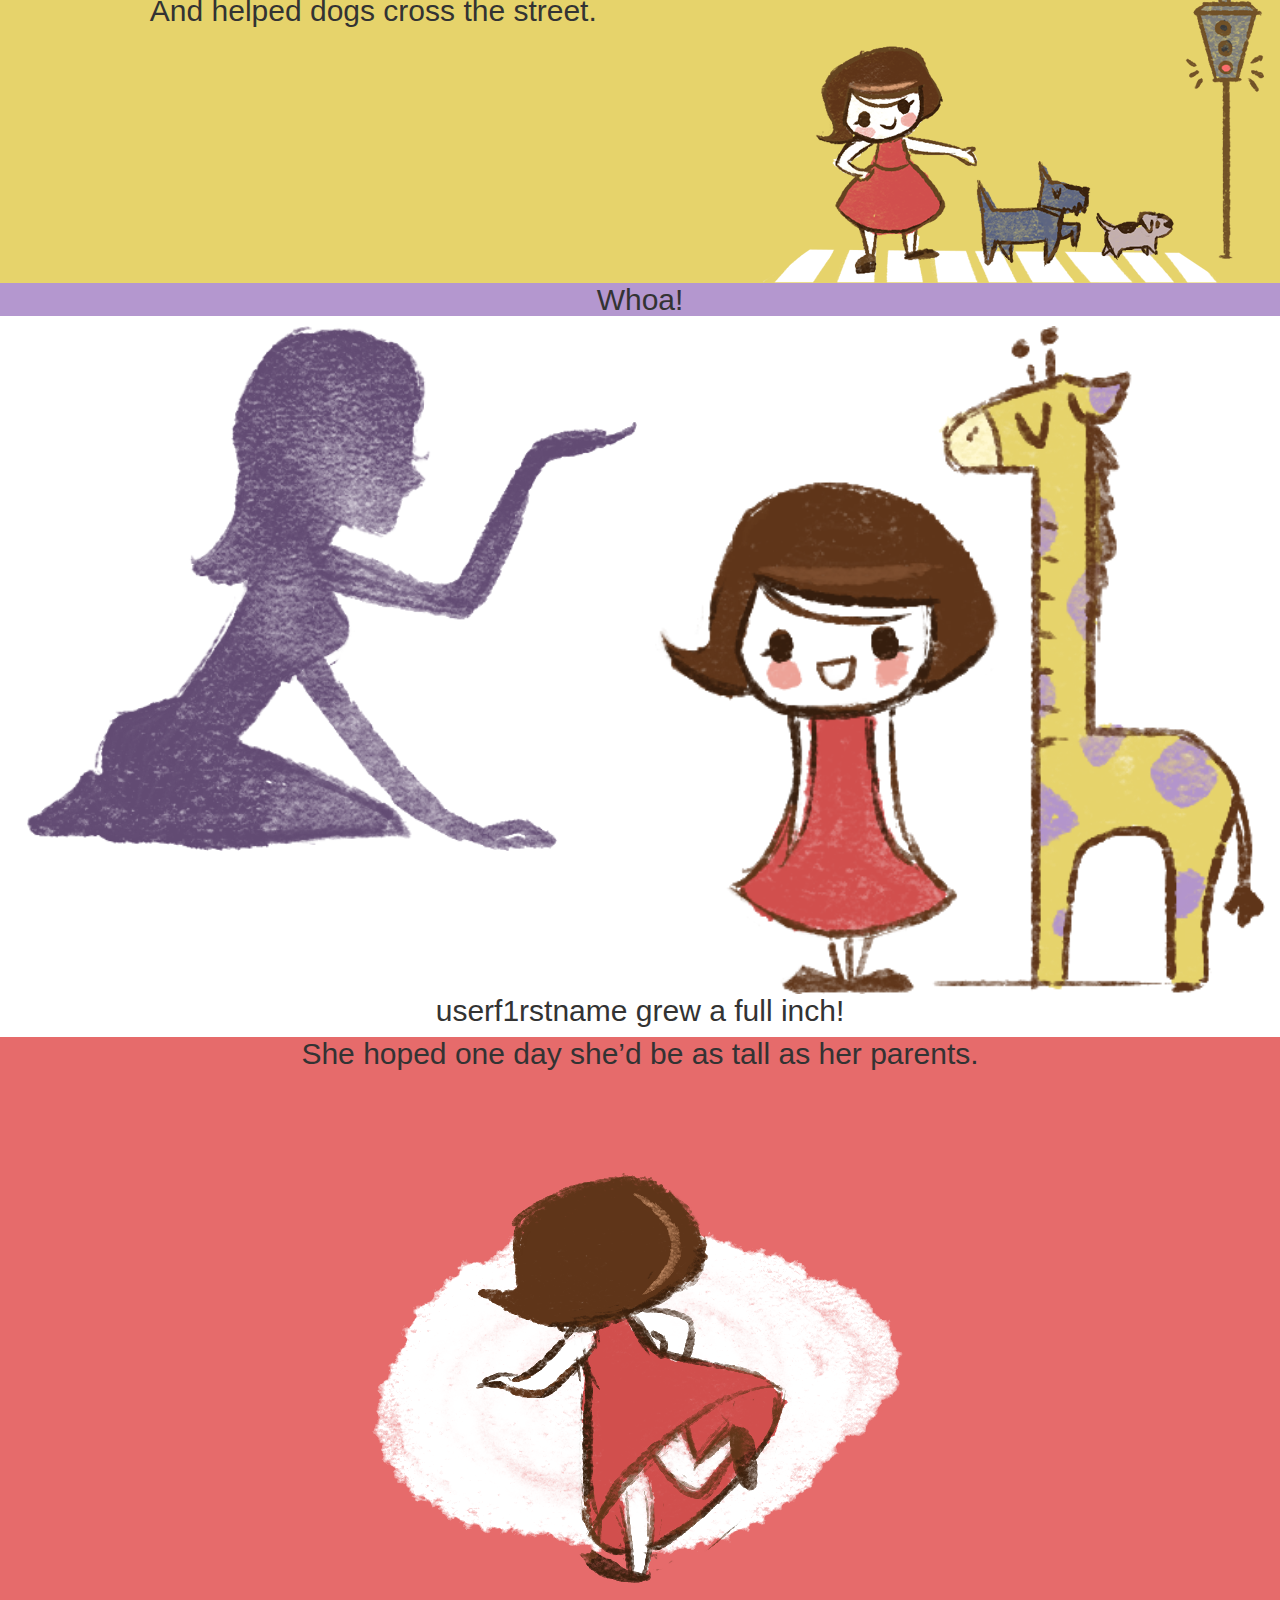
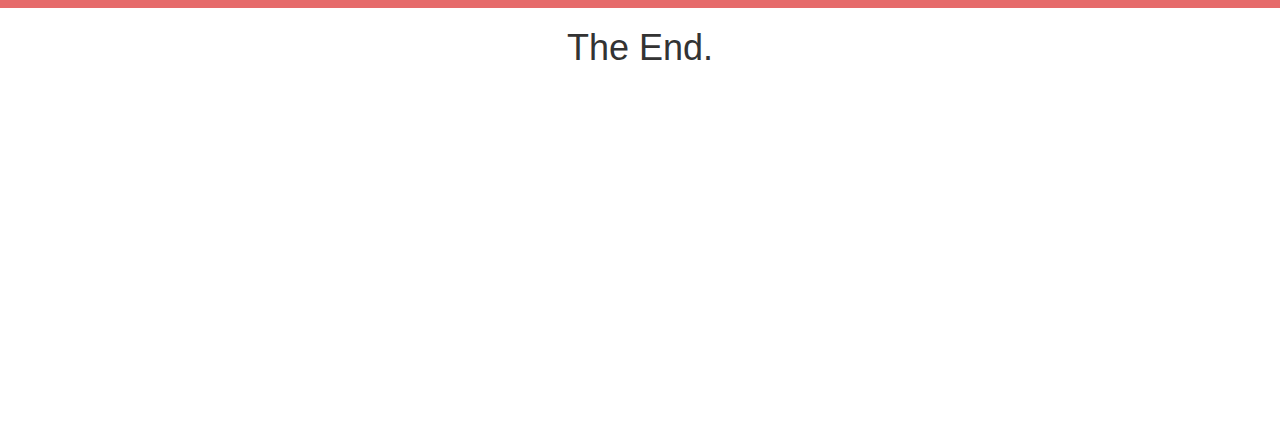
==== commit 2d351889: "Changed some jQuery" ====
--- a/pop/story1.html
+++ b/pop/story1.html
@@ -5,43 +5,49 @@
 	<title>Storytime</title>
 	<link href="https://fonts.googleapis.com/css?family=Poppins" rel="stylesheet">
 	<link rel="stylesheet" href="css/main1.css">
+	<link rel="stylesheet" href="https://maxcdn.bootstrapcdn.com/bootstrap/3.3.7/css/bootstrap.min.css" integrity="sha384-BVYiiSIFeK1dGmJRAkycuHAHRg32OmUcww7on3RYdg4Va+PmSTsz/K68vbdEjh4u" crossorigin="anonymous">
+
 </head>
 <body>
 <div class="farstory">
 
 	<div id="startgirl">
 		<h2>Once upon a time…</h2>
+		<img src="images/1g.png" class="img-relative">
 
 		<h2>there was a little girl named userf1rstname.</h2>
 	</div>
 
 	<div id="startgirl2">
 		<h2>She had a very special gift.</h2>
+		<img src="images/2g.png" class="img-relative">
 
 		<h2>Whenever she did something extra nice…</h2>
 	</div>
 
 	<div id="startgirl3">
+		<img src="images/3g.png" class="img-relative">
 		<H2>She would grow a tiny bit.</H2>
 	</div>
 
 
 	<div id="startgirl4">
-		<h2>She made sure to do something kind every day.</h2>
+		<h2 class="col-md-5">She made sure to do something kind every day.</h2><img src="images/4g1.png" class="col-md-7">
 
-		<h2>She cleaned up her messes.</h2>
+		<img src="images/4g2.png" class="col-md-5"><h2 class="col-md-7">She cleaned up her messes.</h2>
 
-		<h2>She said please and thank you.</h2>
+		<h2 class="col-md-8">She said please and thank you.</h2><img src="images/4g3.png" class="img-relative" class="col-md-4">
 	</div>
 
 	<div id="startgirl5">
-		<h2>She helped kids with booboos.</h2>
+		<h2 class="col-md-8">She helped kids with booboos.</h2><img src="images/5g1.png" class="img-relative" class="col-md-4">
 
-		<h2>And helped dogs cross the street.</h2>
+		<img src="images/5g2.png" class="img-relative" class="col-md-5"><h2 class="col-md-7">And helped dogs cross the street.</h2>
 	</div>
 
 	<div id="startgirl6">
 		<h2>Whoa!</h2>
+		<img id="mommy" src="images/6gm.png" class="col-md-6" align="left" width="60%"><img id="mommytall" src="images/6g.png" class="col-md-6" align="right" width="48%">
 	</div>
 
 	<div id="startgirl7">
@@ -50,6 +56,7 @@
 
 	<div id="startgirl8">
 		<h2>She hoped one day she’d be as tall as her parents.</h2>
+		<img src="images/8g.png" class="img-relative">
 	</div>
 
 	<div class="end">
--- a/pop/css/main1.css
+++ b/pop/css/main1.css
@@ -150,7 +150,7 @@
 /*two*/
 
 #two {
-  background-image: url("../images/solid.png");
+  /*background-image: url("../images/solid.png");*/
   background-size: cover;
   top: 50%;
   transform: translateY(50%);
@@ -160,15 +160,16 @@
 /*three*/
 
 #three {
-  background-image: url("../images/solid.png");
+  /*background-image: url("../images/solid.png");*/
   background-size: cover;
   top: 50%;
   transform: translateY(50%);
   line-height: 1em;
 }
 
-.paintings {
-  display: inline;
+.paintings img {
+  display: inline-block;
+  width: 30%;
 }
 
 /*four*/
@@ -194,47 +195,65 @@
   margin-top: 0;
   padding-left: 3%;
   padding-right: 3%;
+  z-index: 60;
+}
+
+.farstory img {
+  display: inline-block;
+  max-width: 55%;
+}
+
+#mommy {
+  z-index: 40;
+  position: relative;
+  left: 12px;
+}
+#mommytall {
+  z-index: 30;
+  position: relative;
+
 }
 
 #startgirl, #startboy, #startx {
   background-color: #e6d36b;
-  height: 500px;
+  /*height: 500px;*/
   text-align: left;
   padding: 0;
 }
 
 #startgirl2, #startboy2, #startx2 {
   background-color: #e66b6b;
-  height: 500px;
+  /*height: 500px;*/
   text-align: right;
 }
 #startgirl3, #startboy3, #startx3 {
   background-color: #316368;
-  height: 500px;
+  /*height: 500px;*/
 }
 
 #startgirl4, #startboy4, #startx4 {
-  height: 700px;
-  text-align: right;
+  /*height: 700px;*/
 }
 
 #startgirl5, #startboy5, #startx5 {
   background-color: #e6d36b;
-  height: 600px;
+  /*height: 600px;*/
 }
 
 #startgirl6, #startboy6, #startx6 {
   background-color: #b497cf;
-  height: 600px;
-
-}#startgirl7, #startboy7, #startx7 {
-  background-color: #e6d36b;
-  height: 600px;
+  /*height: 600px;*/
+}
+#startgirl7 {
+  background-image: url("images/7g.png");
+  background-size: cover;
+  /*height: 600px;*/
+
 }
 
 #startgirl8, #startboy8, #startx8 {
   background-color: #e66b6b;
-  height: 600px;
+  /*height: 600px;*/
 }
 
 .end {
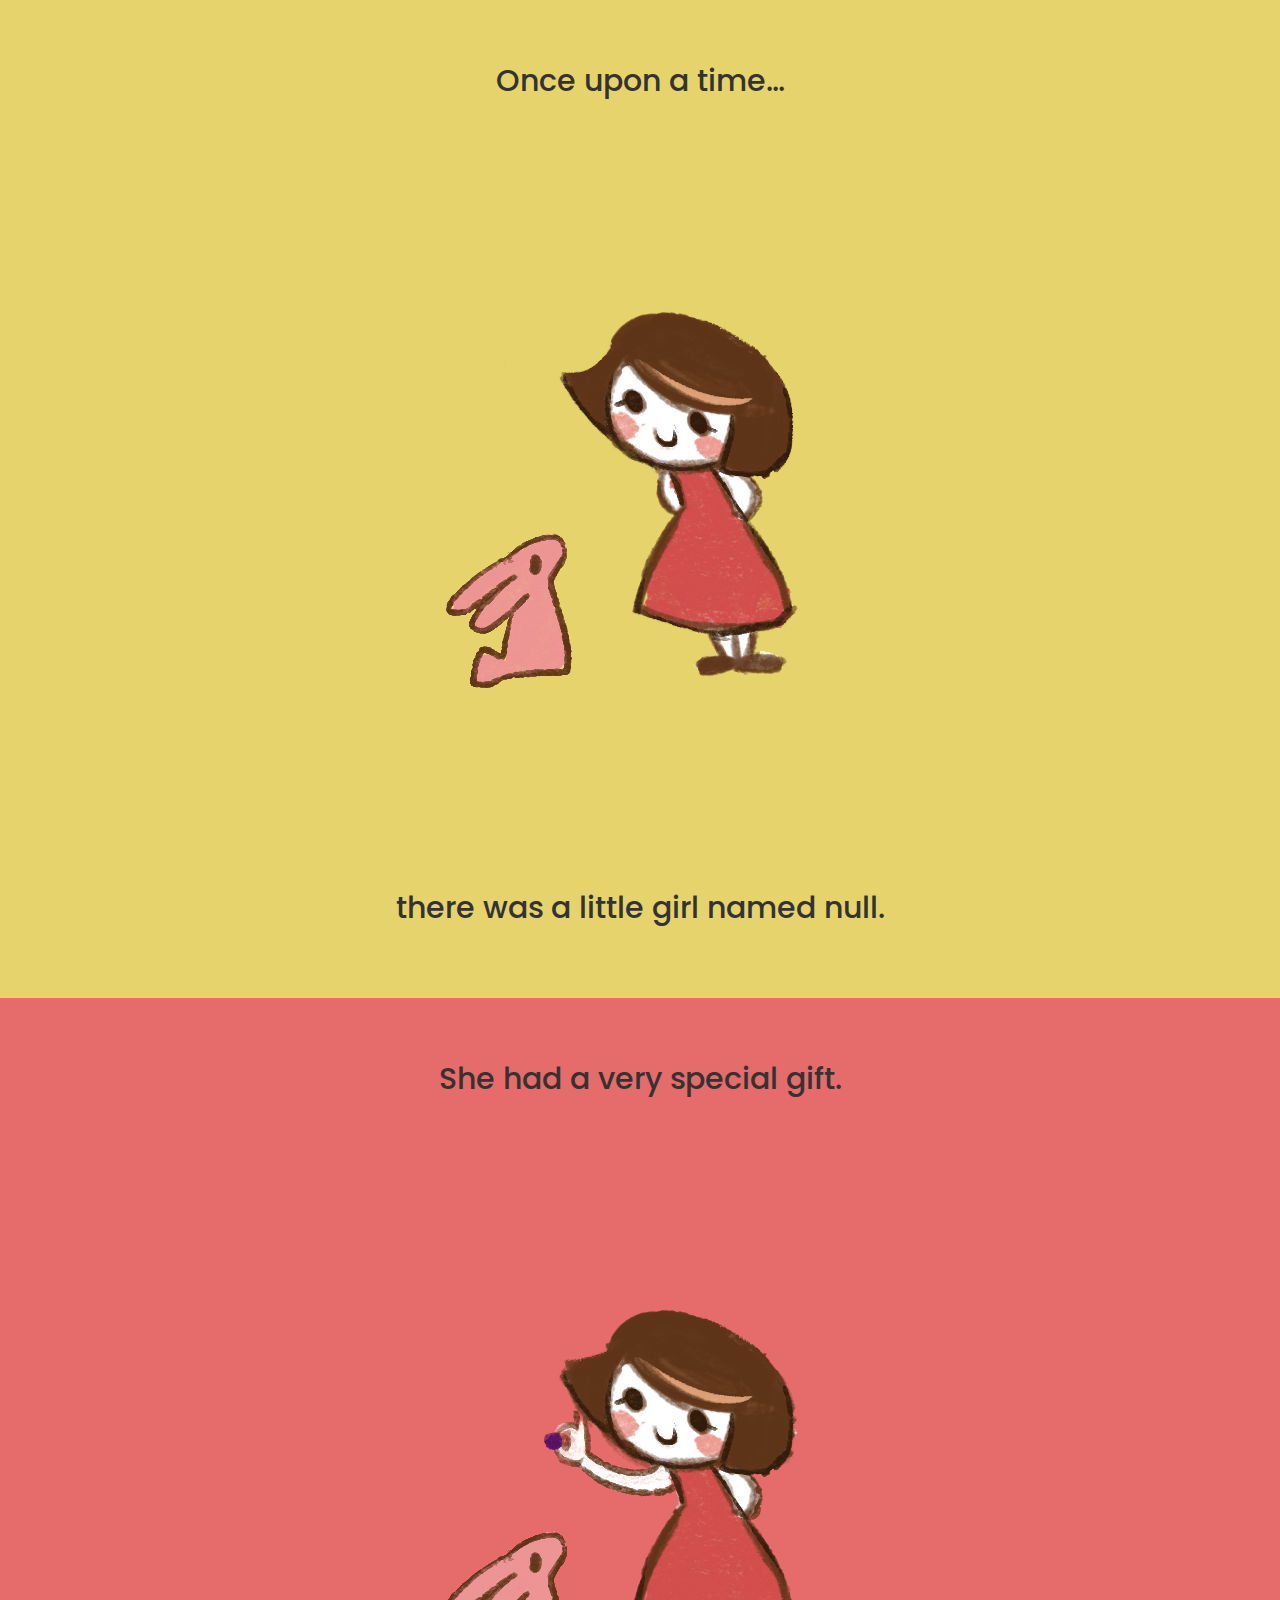
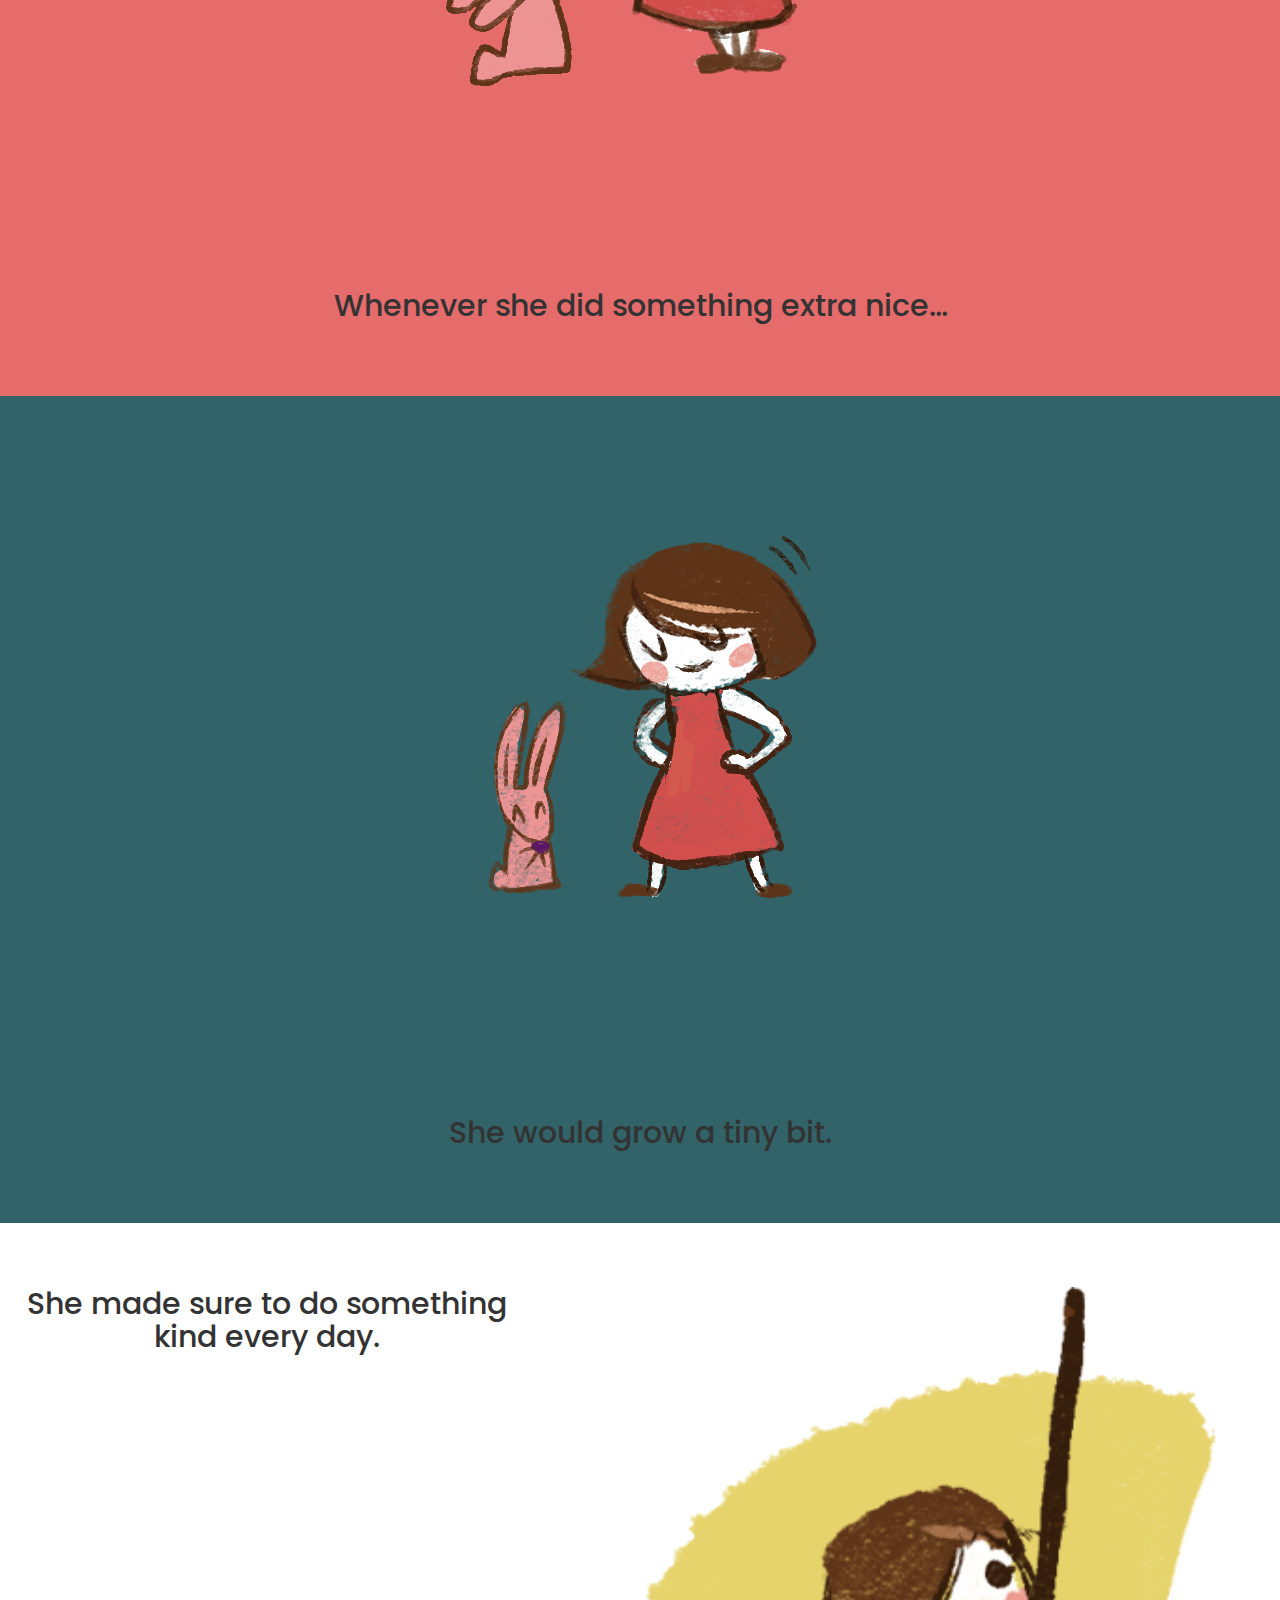
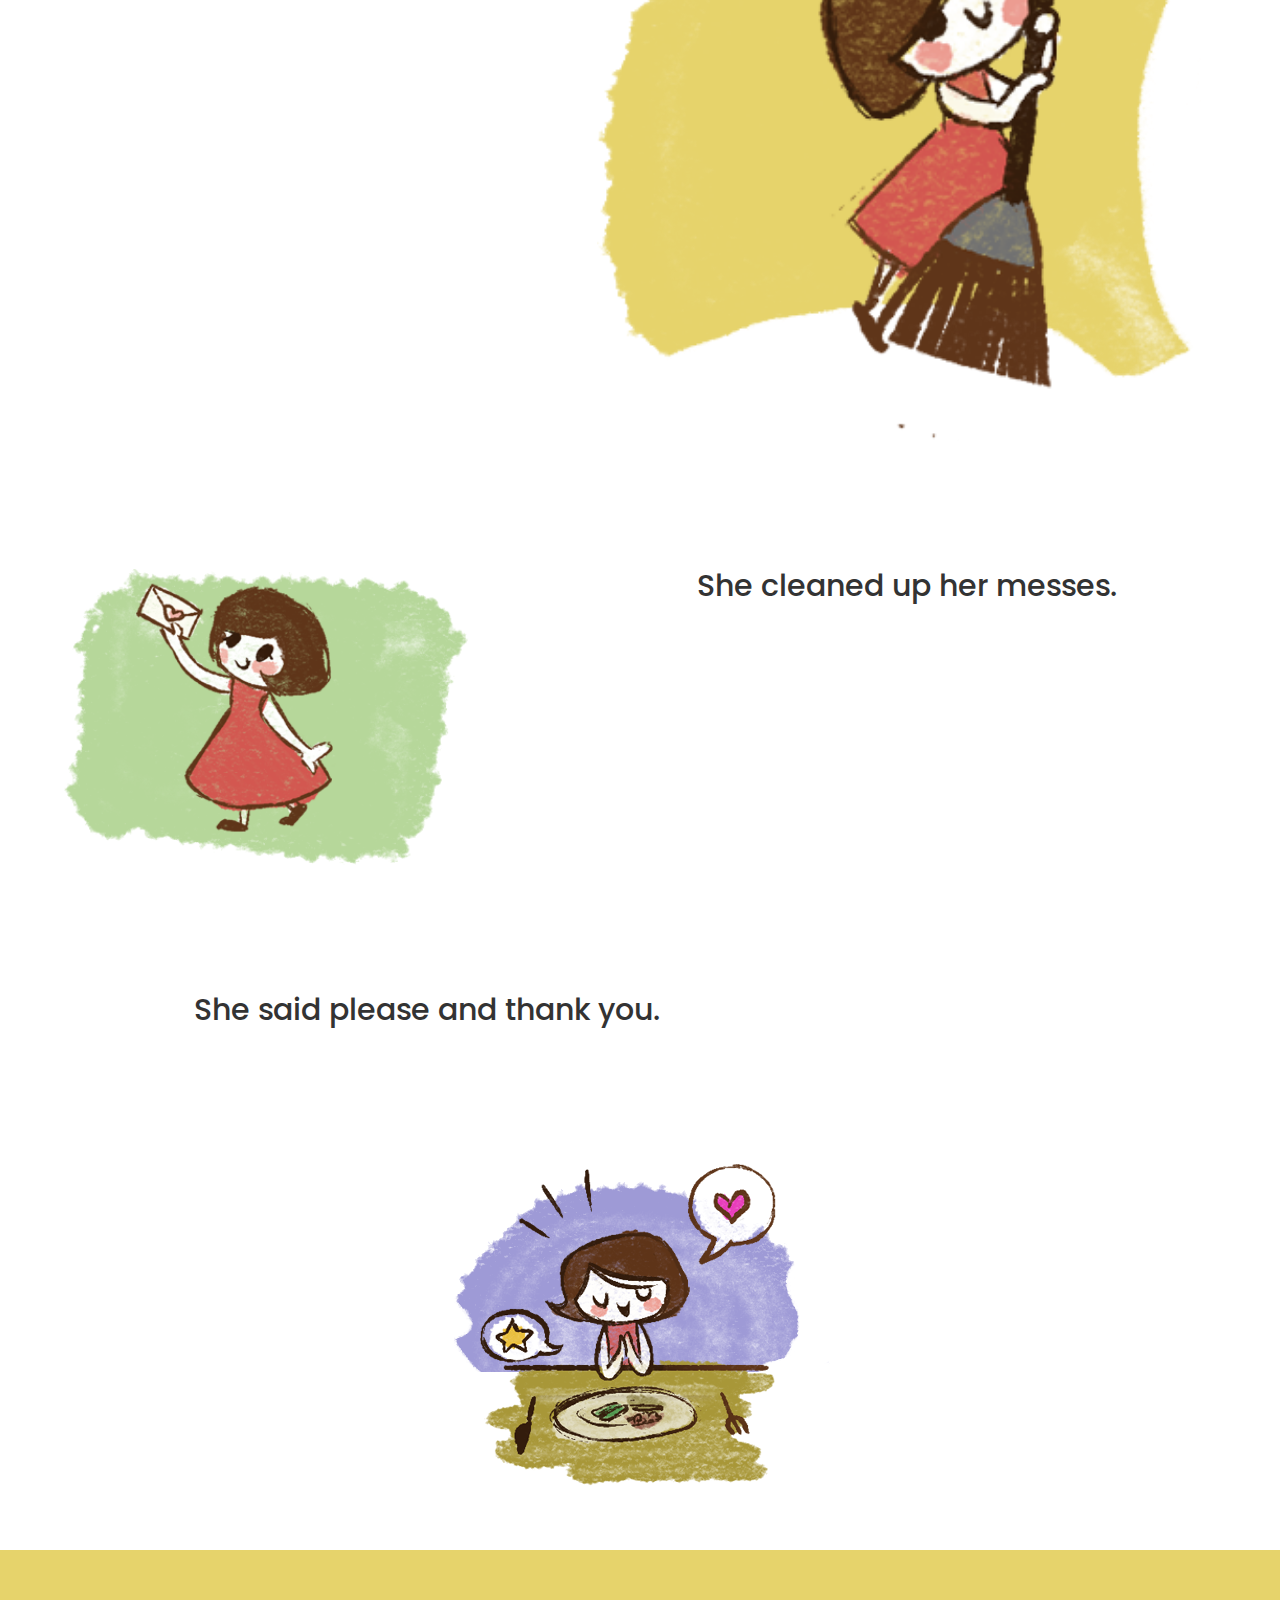
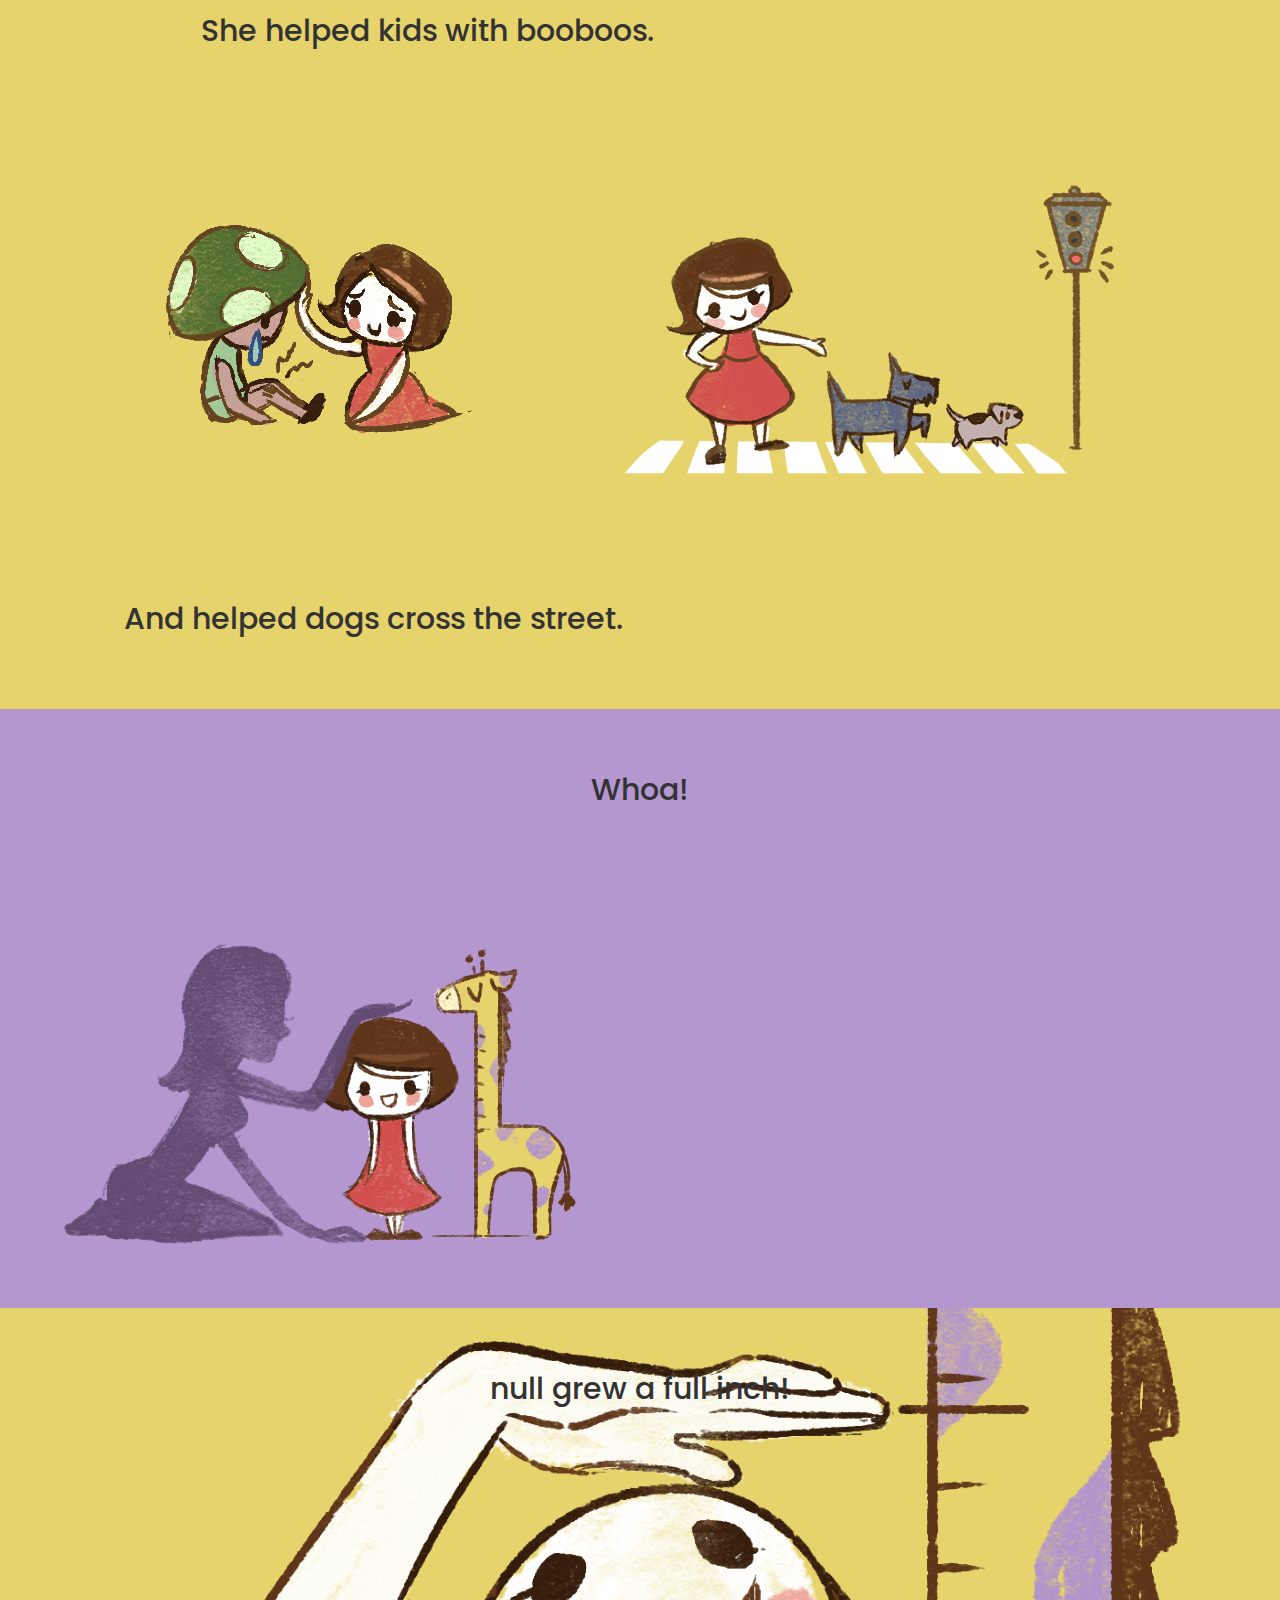
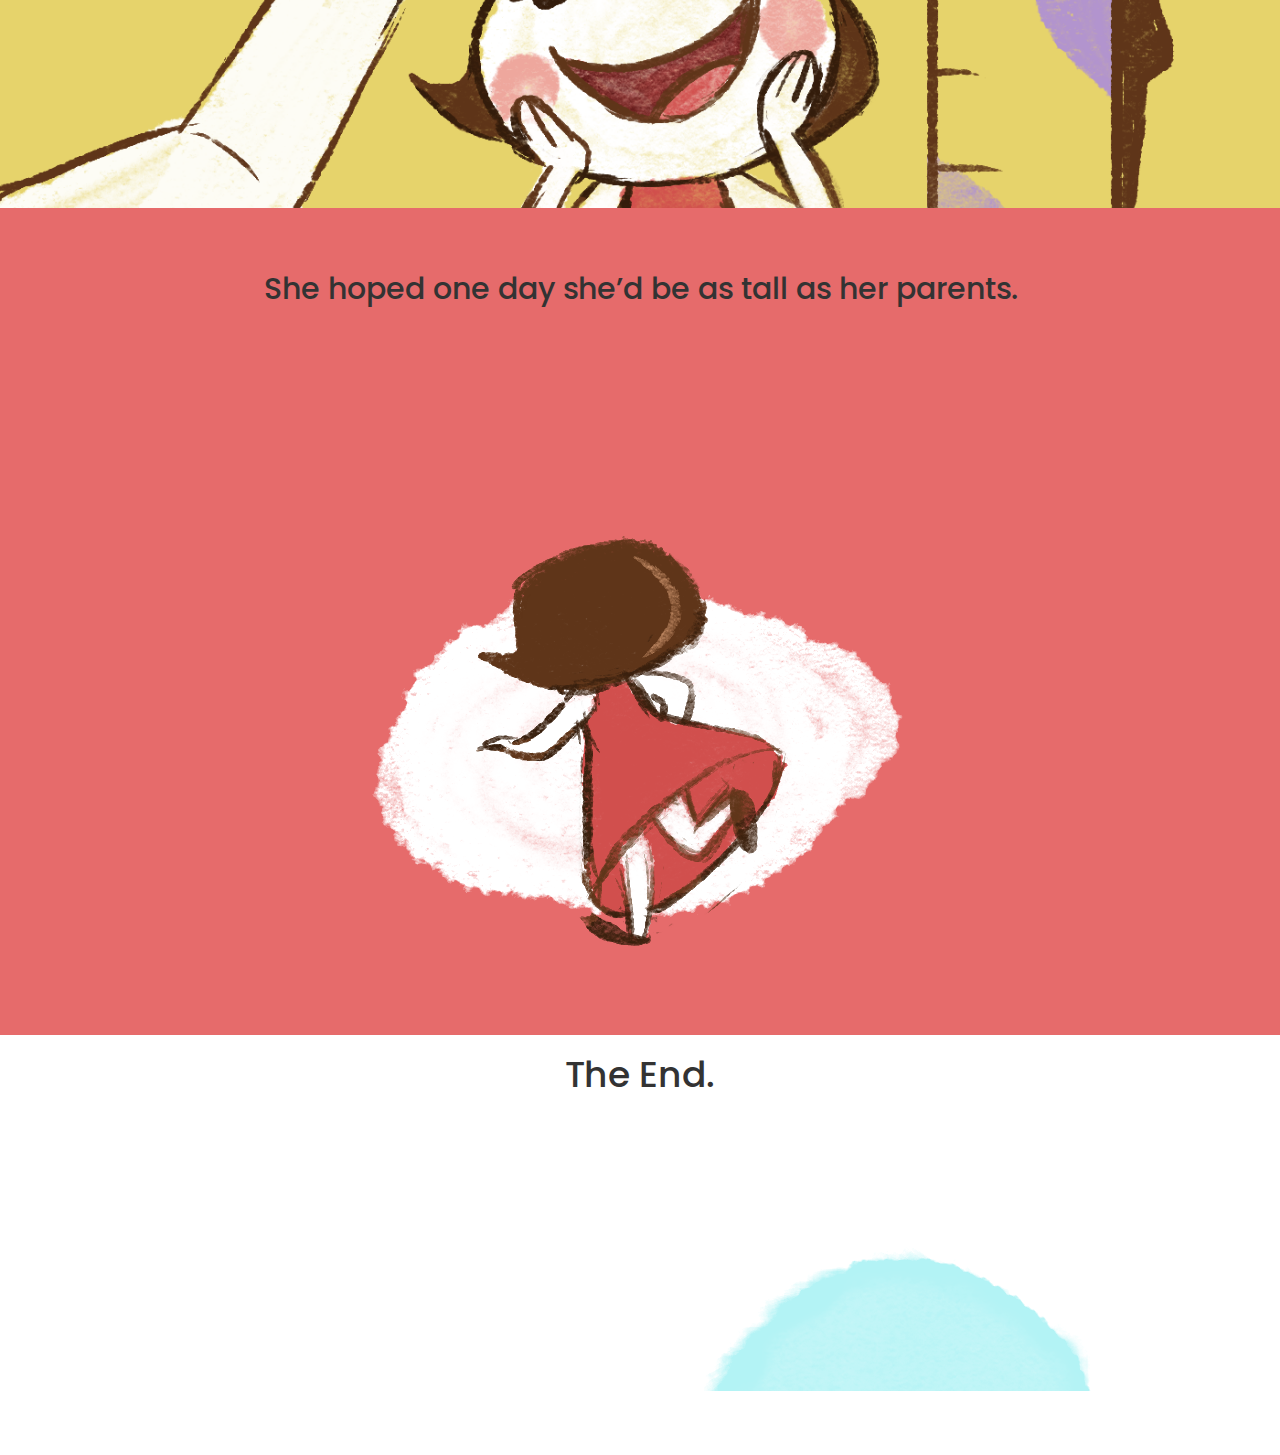
==== commit 4e4ff8ae: "adding more css" ====
--- a/pop/story1.html
+++ b/pop/story1.html
@@ -3,9 +3,9 @@
 <head>
 	<meta charset="UTF-8">
 	<title>Storytime</title>
+	 <link rel="stylesheet" href="css/bootstrap.css">
 	<link href="https://fonts.googleapis.com/css?family=Poppins" rel="stylesheet">
 	<link rel="stylesheet" href="css/main1.css">
-	<link rel="stylesheet" href="https://maxcdn.bootstrapcdn.com/bootstrap/3.3.7/css/bootstrap.min.css" integrity="sha384-BVYiiSIFeK1dGmJRAkycuHAHRg32OmUcww7on3RYdg4Va+PmSTsz/K68vbdEjh4u" crossorigin="anonymous">
 
 </head>
 <body>
@@ -47,7 +47,7 @@
 
 	<div id="startgirl6">
 		<h2>Whoa!</h2>
-		<img id="mommy" src="images/6gm.png" class="col-md-6" align="left" width="60%"><img id="mommytall" src="images/6g.png" class="col-md-6" align="right" width="48%">
+		<img id="mommytall" src="images/6g.png" class="col-md-6">
 	</div>
 
 	<div id="startgirl7">
@@ -61,11 +61,11 @@
 
 	<div class="end">
 		<h1>The End.</h1>
+		<img src="images/bottom.png" id="bottom">
 	</div>
 </div>
 
 	<script src="js/jquery-2.1.3.js"></script>
-	<script src="js/main.js"></script>
-
+	<script src="js/story.js"></script>
 </body>
 </html>
--- a/pop/css/main1.css
+++ b/pop/css/main1.css
@@ -2,15 +2,32 @@
 
 body {
   font-family: 'Poppins', sans-serif;
-  font-size: 30px;
+  font-size: 50px;
   height: 100%;
   min-width: 320px;
   margin: 0;
   text-align: center;
   margin-top: 0;
 }
-
-  nav {
+a {
+  font-size: 20px;
+}
+a:hover {
+  text-decoration: none;
+}
+
+p {
+  font-size: 22px;
+  line-height: 2em;
+}
+h2 {
+  font-size: 40px;
+}
+h3 {
+  font-size: 35px;
+}
+
+nav {
     position: fixed;
     text-transform: uppercase;
     top: 0;
@@ -19,11 +36,11 @@
     line-height: 1.5em;
     width: 100%;
     text-align: center;
-
+    z-index: 1000;
     /*display: none;*/
   }
 
-  nav a::before {
+nav a::before {
     color: #fff;
     content: attr(data-hover);
     position: absolute;
@@ -35,7 +52,7 @@
 
 
 
-  ul {
+ul {
     padding: 10px;
 
   }
@@ -44,9 +61,12 @@
   text-decoration: none;
 
 }
-  li {
+li {
     display: inline;
     padding: 0px 10px 0px 10px;
+}
+div {
+    position: relative;
 }
 
   section {
@@ -54,21 +74,31 @@
   height: 600px;
   background-size: cover;
   background-position: center;
-
-}
-
-  img {
-
-}
+}
+@media screen and (max-width: 736px) {
+
+  body, input, textarea, select {
+    font-size: 12pt;
+    line-height: .5em;
+  }
+}
+
 /*header*/
 
 header {
-  height: 0px;
+  background-image: url("../images/solid.jpg");
+  background-size: contain;
+  background-repeat: no-repeat;
+  background-position: center center;
+  background-attachment: fixed;
+  padding-top: 10px;
+  background-repeat: no-repeat;
+  background-size: cover;
+  height: 100vh;
+  height: 600px;
 }
 
 #intro {
-  background-image: url("../images/solid.png");
-  background-size: cover;
   font-weight: lighter;
   height: 550px;
   margin: auto;
@@ -76,24 +106,39 @@
   color: white;
 }
 .content {
-  top: 50%;
+  background-image: url("../images/solid.png");
+  background-size: contain;
+  background-repeat: no-repeat;
+  background-position: center center;
+  padding: 100px;
+  position: relative;
+  display: block;
+  top: 0;
   transform: translateY(50%);
-  line-height: 1em;
-  position: relative;
-  letter-spacing: 1px;
+  line-height: 2em;
+  letter-spacing: 2px;
+  text-align: center;
+}
+.content img {
+    display: block;
+    position: absolute;
+    max-width: 300px;
+    z-index: -10;
+    top: 0;
+    bottom: 0;
+    margin: auto;
+    transform: translateX(50%);
 }
 
 #intro p h2 {
-
-
+display: inline;
 }
 /*one*/
 
 #one {
   background-image: url("../images/drips.png");
   background-size: cover;
-
-
+  height: auto;
 }
 
 form {
@@ -150,33 +195,71 @@
 /*two*/
 
 #two {
-  /*background-image: url("../images/solid.png");*/
-  background-size: cover;
-  top: 50%;
-  transform: translateY(50%);
-  line-height: 1em;
+  background-image: url("../images/solid2.jpg");
+  background-size: contain;
+  background-repeat: no-repeat;
+  background-position: center center;
+  background-attachment: fixed;
+  padding-top: 10px;
+  background-repeat: no-repeat;
+  background-size: cover;
+  height: 100vh;
+  height: auto;
+  padding: 40px;
 }
 
 /*three*/
 
 #three {
-  /*background-image: url("../images/solid.png");*/
-  background-size: cover;
-  top: 50%;
-  transform: translateY(50%);
-  line-height: 1em;
-}
-
+  background-image: url("../images/drips.png");
+  background-size: cover;
+  height: auto;
+  margin: 0 auto;
+  overflow: auto;
+}
+.paintings {
+
+}
+#three h3 {
+  padding: 25px;
+}
 .paintings img {
+  border-radius: 20px;
   display: inline-block;
   width: 30%;
 }
+.paintings:hover .overlay {
+    opacity: 1;
+}
+.overlay {
+    opacity: 0;
+    height: 100%;
+    width: 100%;
+    opacity: 0;
+    transition: .5s ease;
+    background-color: rgba(0, 0, 0, 0.75);
+}
+@media screen and (max-width: 736px) {
+
+  .paintings img {
+    display: inline-block;
+    padding: 5px;
+    justify-content: space-between;
+    width: 80%;
+  }
+}
 
 /*four*/
 
 #four {
-  /*background-image: url("../images/solid.png");*/
-  background-position: bottom;
+  background-image: url("../images/solid3.jpg");
+  background-size: cover;
+  background-repeat: no-repeat;
+  background-position: center center;
+}
+
+#four h3 {
+  padding-top: 50px;
 }
 
 /*footer*/
@@ -193,14 +276,12 @@
 .farstory h2 {
   font-size: 30px;
   margin-top: 0;
-  padding-left: 3%;
-  padding-right: 3%;
+  padding: 5% 0;
   z-index: 60;
 }
 
 .farstory img {
-  display: inline-block;
-  max-width: 55%;
+  padding: 5%;
 }
 
 #mommy {
@@ -217,36 +298,48 @@
 #startgirl, #startboy, #startx {
   background-color: #e6d36b;
   /*height: 500px;*/
-  text-align: left;
+  /*text-align: left;*/
+  margin: 0;
   padding: 0;
+  overflow: auto;
 }
 
 #startgirl2, #startboy2, #startx2 {
   background-color: #e66b6b;
   /*height: 500px;*/
-  text-align: right;
+  /*text-align: right;*/
+  overflow: auto;
 }
 #startgirl3, #startboy3, #startx3 {
   background-color: #316368;
+  overflow: auto;
   /*height: 500px;*/
 }
 
 #startgirl4, #startboy4, #startx4 {
+  overflow: auto;
   /*height: 700px;*/
 }
 
 #startgirl5, #startboy5, #startx5 {
+  margin: 0;
+  padding: 0;
+  overflow: auto;
   background-color: #e6d36b;
   /*height: 600px;*/
 }
 
 #startgirl6, #startboy6, #startx6 {
+  margin: 0;
+  padding: 0;
   background-color: #b497cf;
+  overflow: auto;
   /*height: 600px;*/
 }
 #startgirl7 {
-  background-image: url("images/7g.png");
-  background-size: cover;
+  background-image: url("../images/7g.png");
+  background-size: cover;
+  height: 500px;
   /*height: 600px;*/
 
 }
@@ -258,6 +351,10 @@
 
 .end {
   height: 400px;
-  background-image: url("../images/bottom.png");
-  background-size: cover;
-}
+  background-size: cover;
+}
+
+#bottom {
+  position: absolute;
+  bottom: 0;
+}
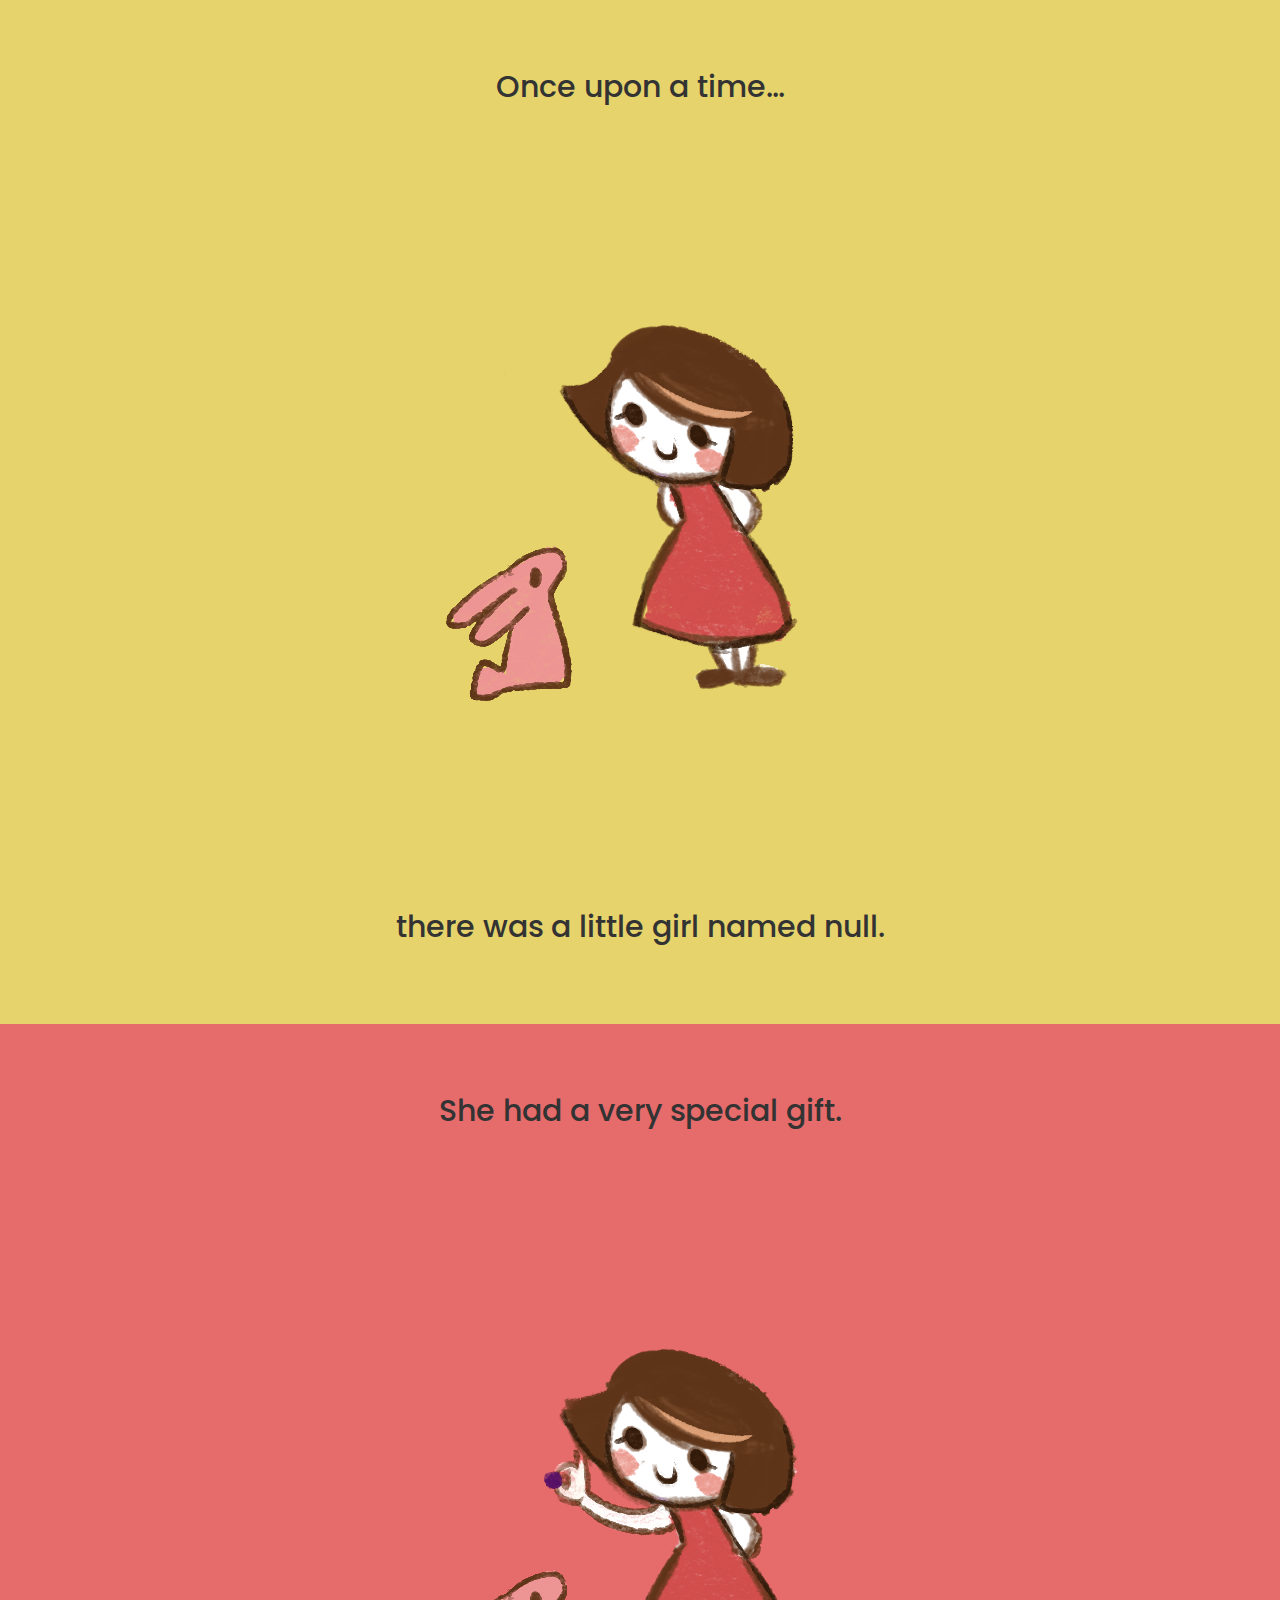
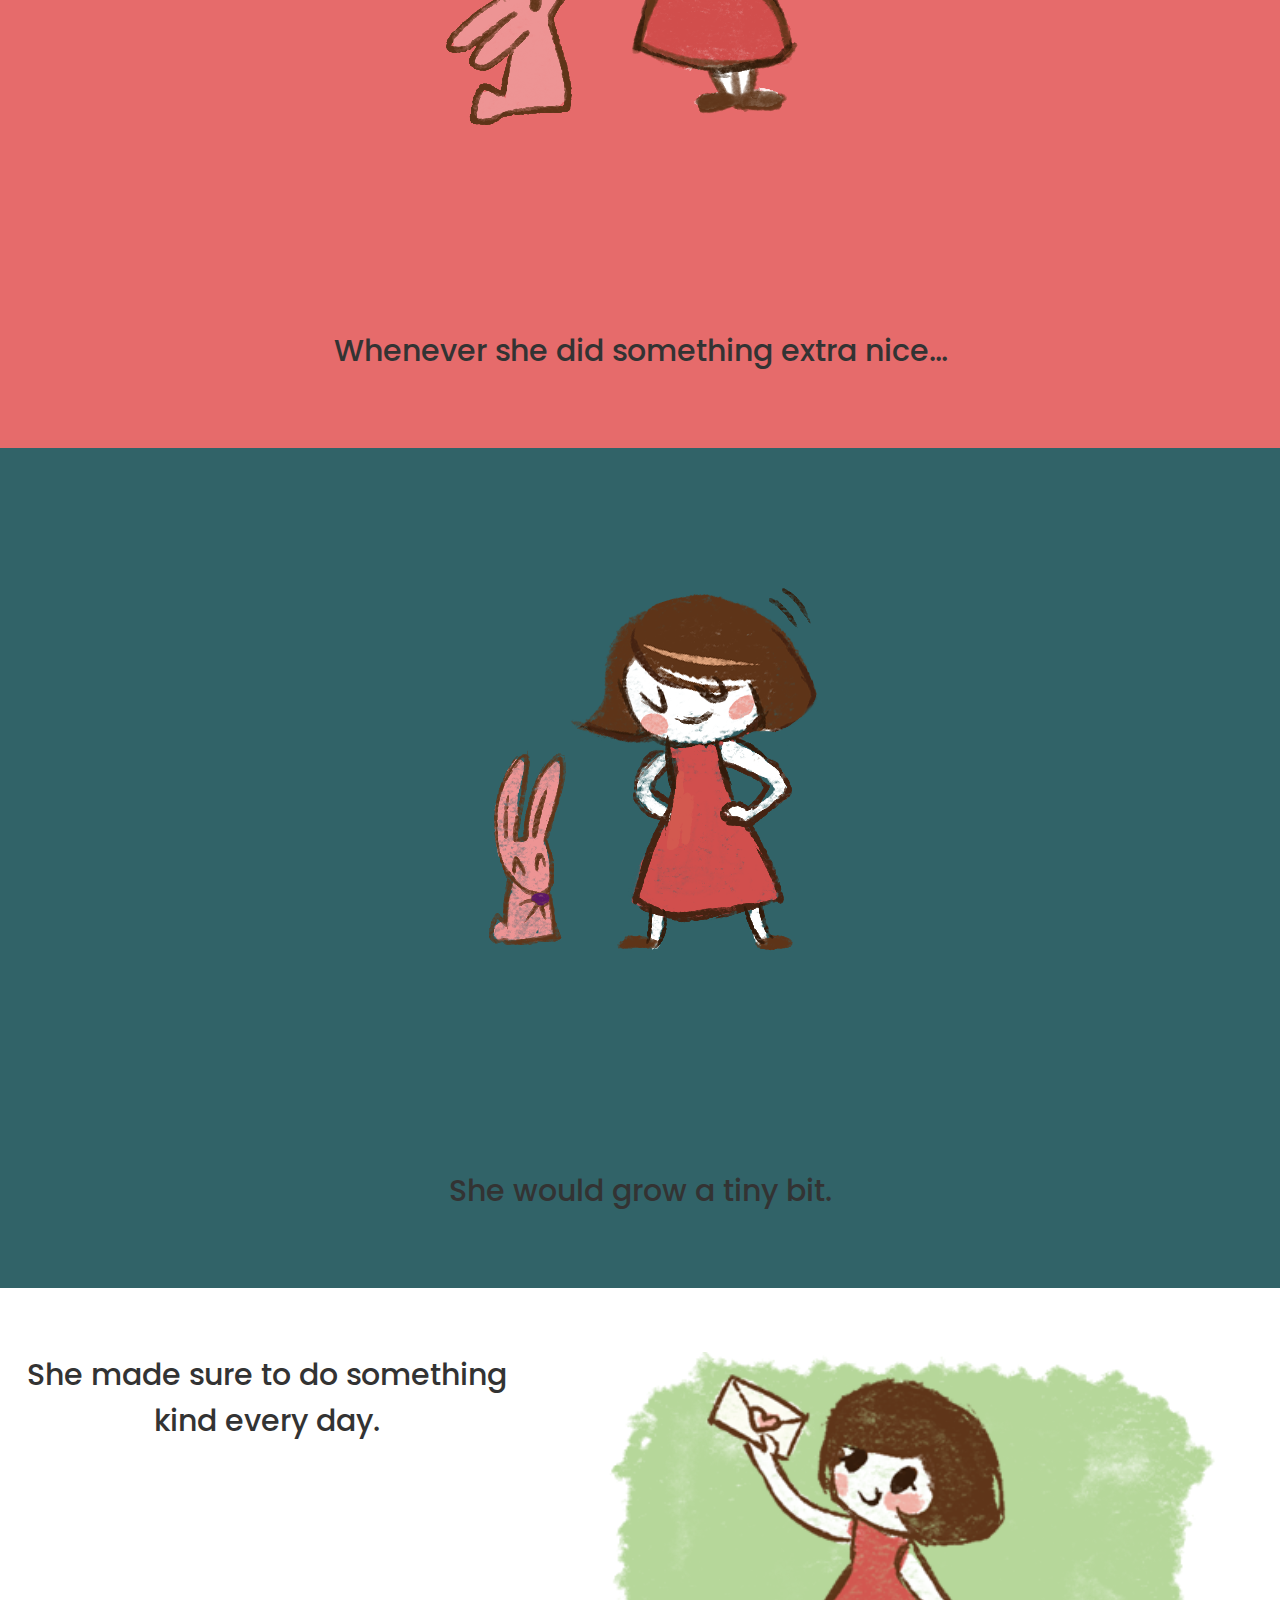
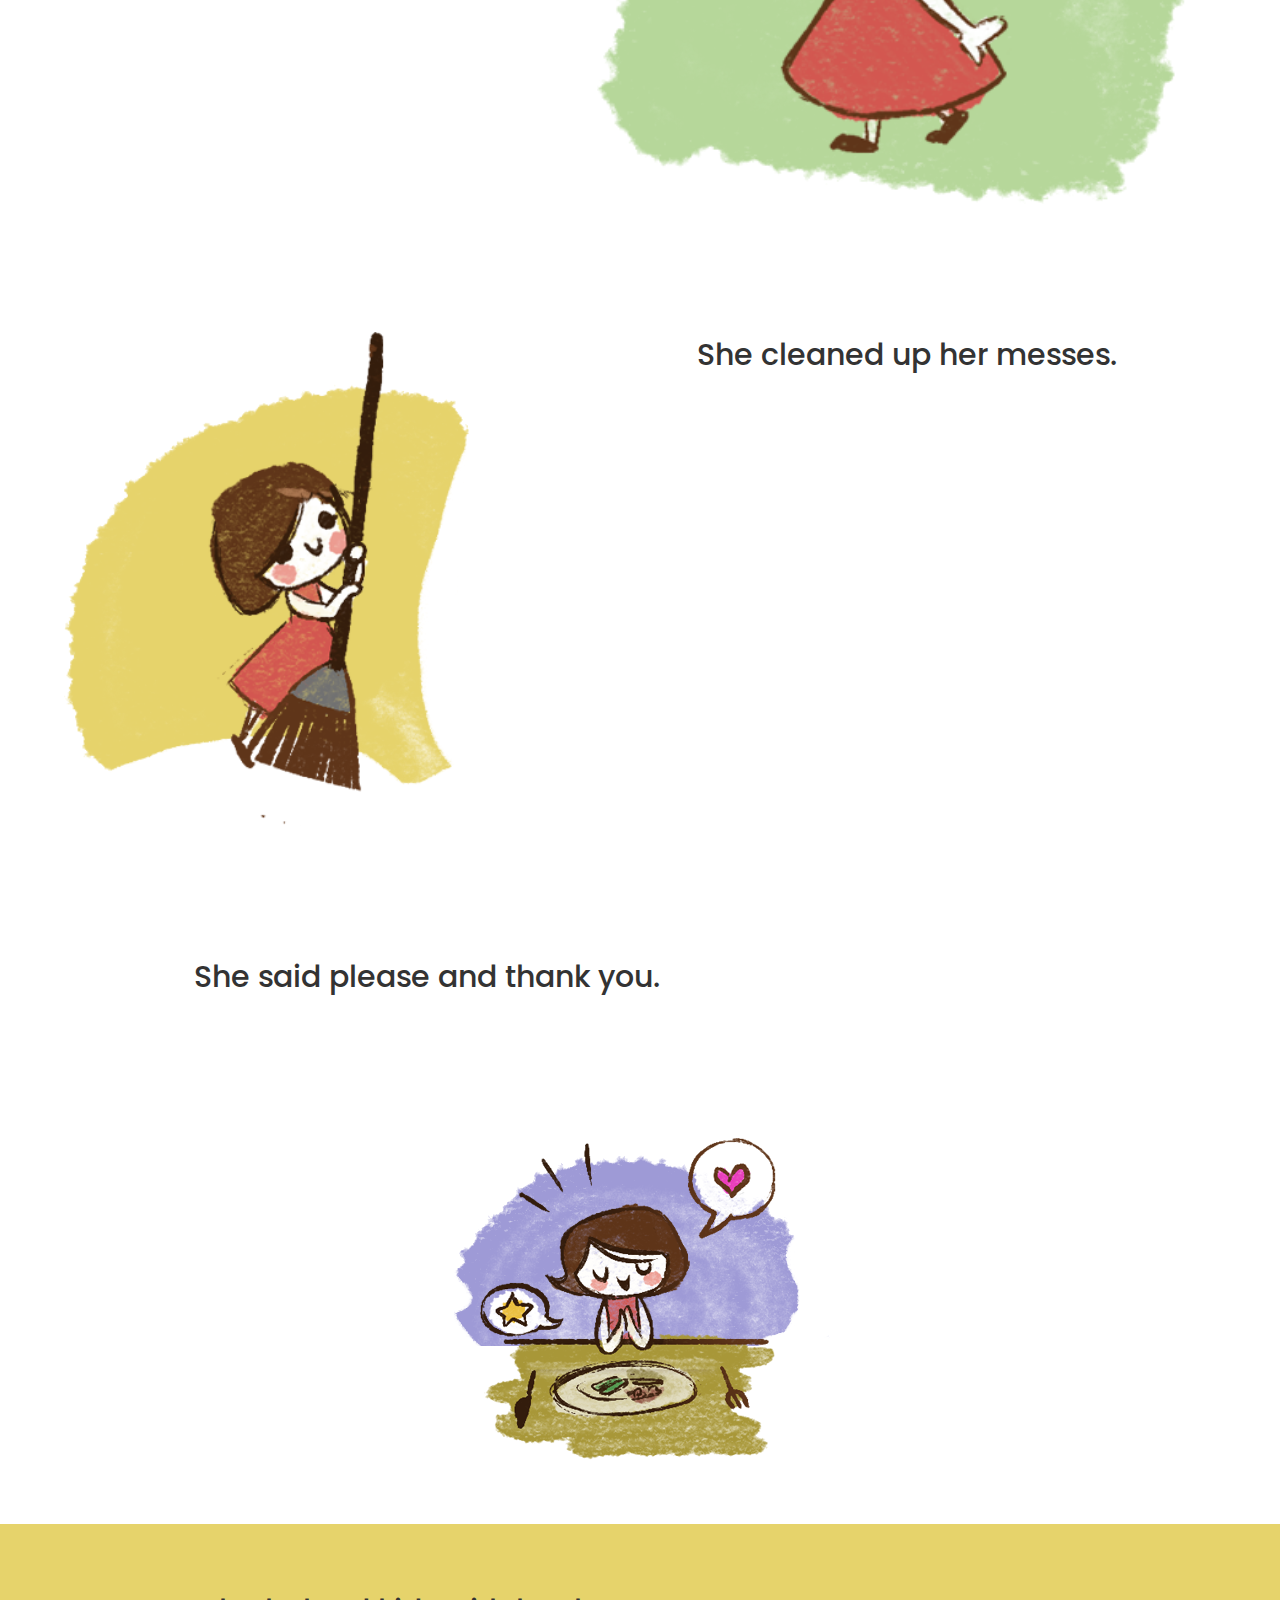
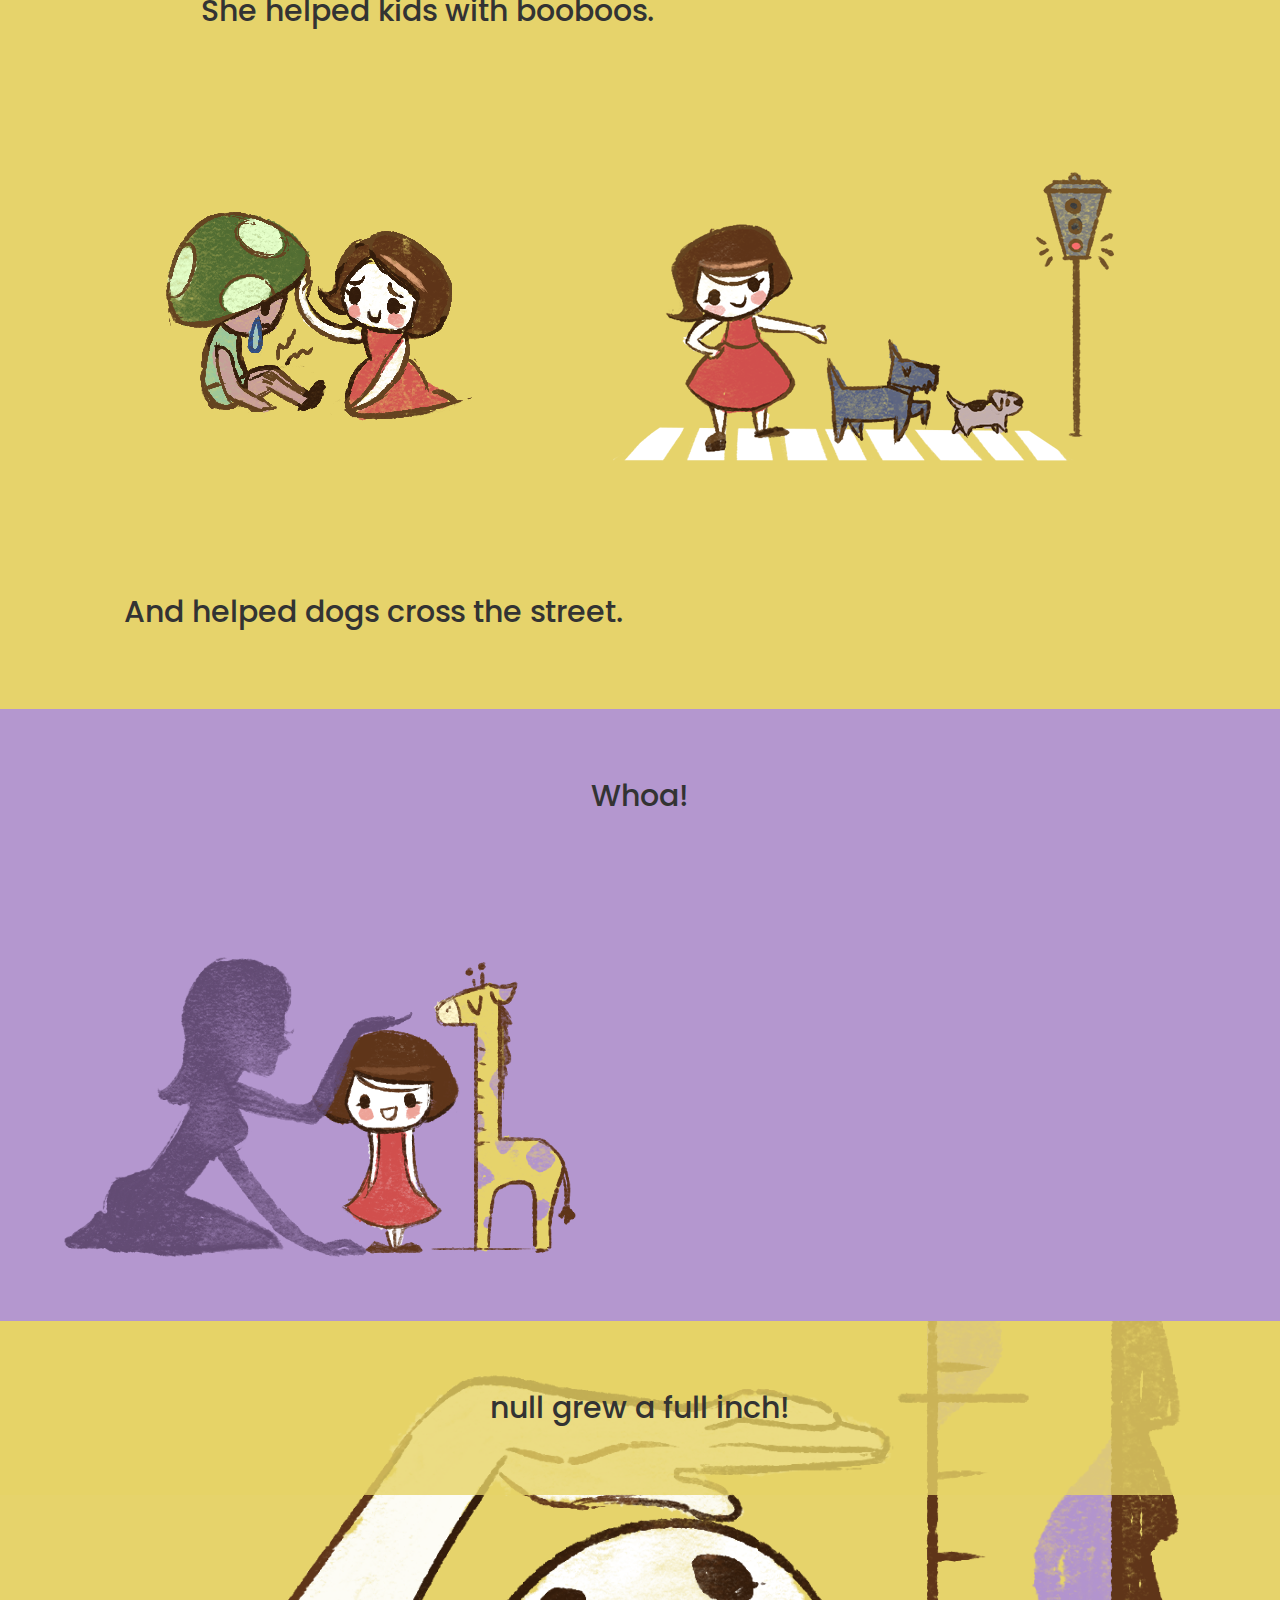
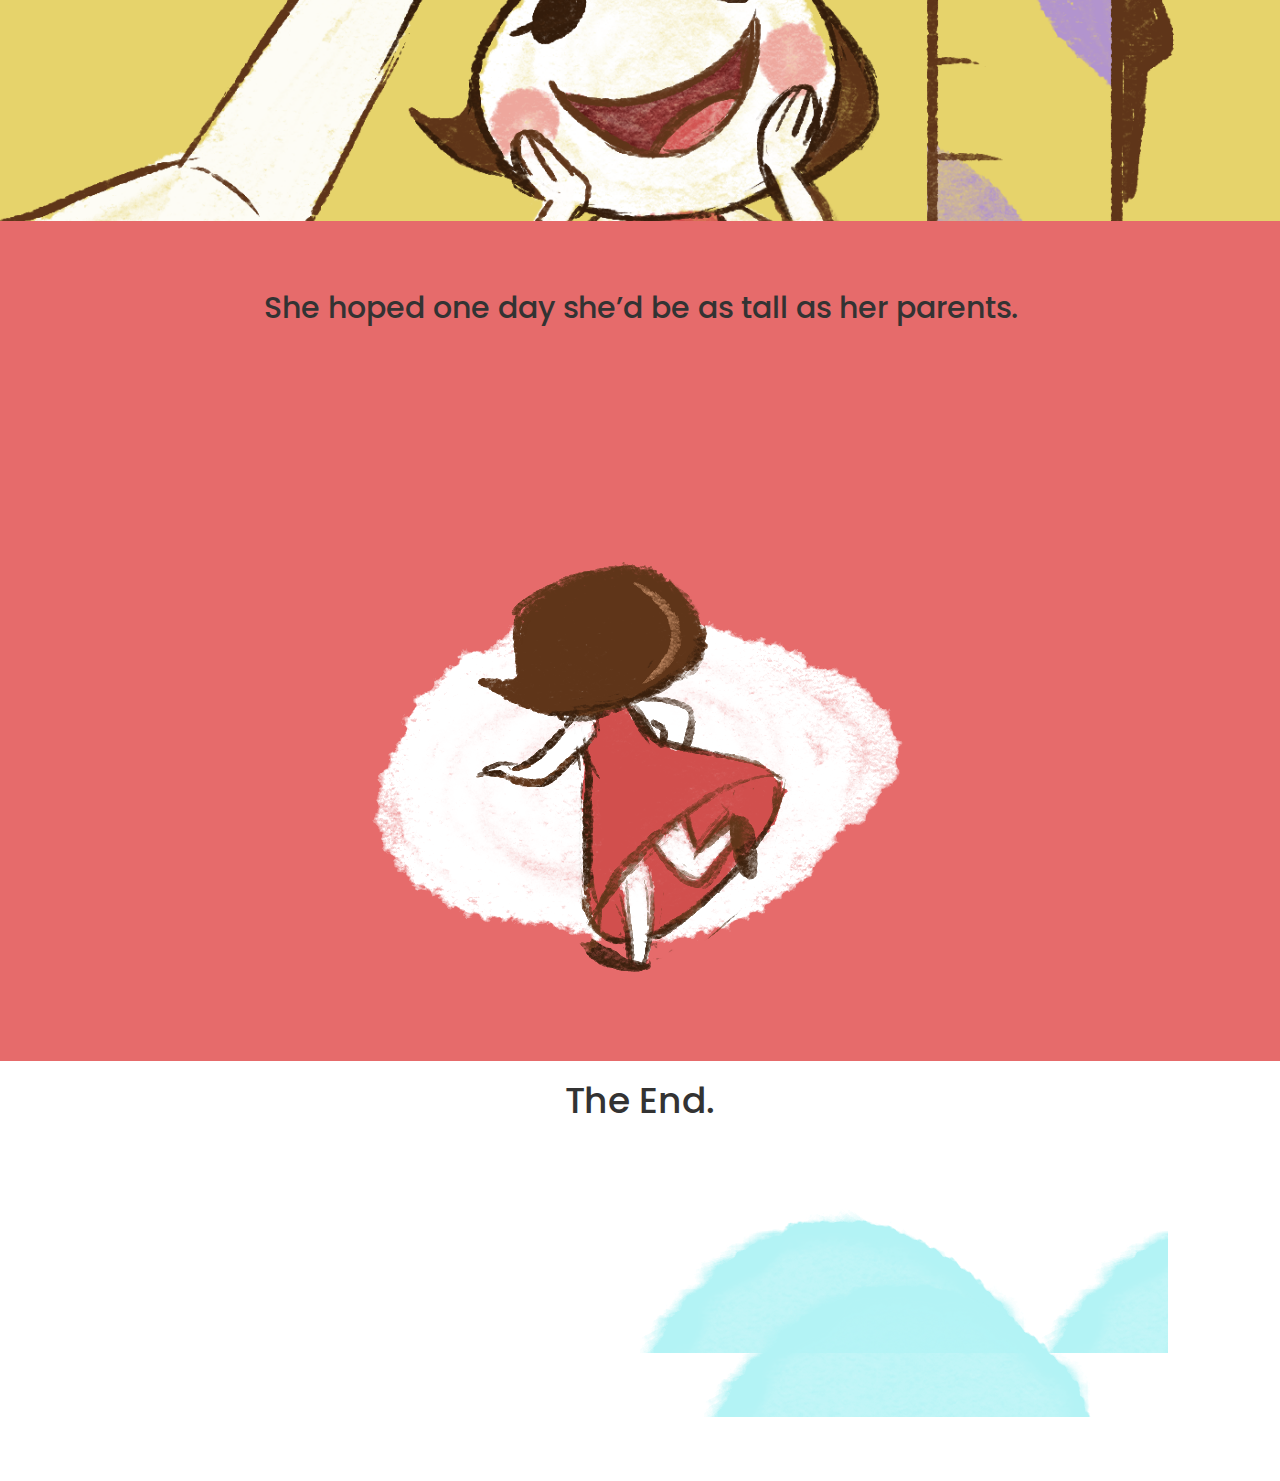
==== commit c25ab3fa: "adding working javascript/jquery!" ====
--- a/pop/story1.html
+++ b/pop/story1.html
@@ -14,7 +14,6 @@
 	<div id="startgirl">
 		<h2>Once upon a time…</h2>
 		<img src="images/1g.png" class="img-relative">
-
 		<h2>there was a little girl named userf1rstname.</h2>
 	</div>
 
@@ -32,9 +31,9 @@
 
 
 	<div id="startgirl4">
-		<h2 class="col-md-5">She made sure to do something kind every day.</h2><img src="images/4g1.png" class="col-md-7">
+		<h2 class="col-md-5">She made sure to do something kind every day.</h2><img src="images/4g2.png" class="col-md-7">
 
-		<img src="images/4g2.png" class="col-md-5"><h2 class="col-md-7">She cleaned up her messes.</h2>
+		<img src="images/4g1.png" class="col-md-5"><h2 class="col-md-7">She cleaned up her messes.</h2>
 
 		<h2 class="col-md-8">She said please and thank you.</h2><img src="images/4g3.png" class="img-relative" class="col-md-4">
 	</div>
--- a/pop/css/main1.css
+++ b/pop/css/main1.css
@@ -75,13 +75,7 @@
   background-size: cover;
   background-position: center;
 }
-@media screen and (max-width: 736px) {
-
-  body, input, textarea, select {
-    font-size: 12pt;
-    line-height: .5em;
-  }
-}
+
 
 /*header*/
 
@@ -278,6 +272,7 @@
   margin-top: 0;
   padding: 5% 0;
   z-index: 60;
+  line-height: normal;
 }
 
 .farstory img {
@@ -340,10 +335,21 @@
   background-image: url("../images/7g.png");
   background-size: cover;
   height: 500px;
-  /*height: 600px;*/
-
-}
-
+  background-repeat: no-repeat;
+  background-position: center center;
+  /*height: 600px;*/
+}
+#startgirl7 h2, #startboy7 h2, #startx7 h2 {
+  background-color: rgba(230,211,103,.8);
+}
+#startboy7, #startx7 {
+  background-image: url("../images/7b1.png");
+  background-size: cover;
+  height: 500px;
+  background-repeat: no-repeat;
+  background-position: center center;
+  /*height: 600px;*/
+}
 #startgirl8, #startboy8, #startx8 {
   background-color: #e66b6b;
   /*height: 600px;*/
@@ -355,6 +361,19 @@
 }
 
 #bottom {
+  background-image: url("../images/bottom.png");
   position: absolute;
   bottom: 0;
 }
+
+/*media width change*/
+@media screen and (max-width: 736px) {
+
+  body, input, textarea, select {
+    font-size: 12pt;
+    line-height: .5em;
+  }
+  img {
+    width: 90%;
+  }
+}
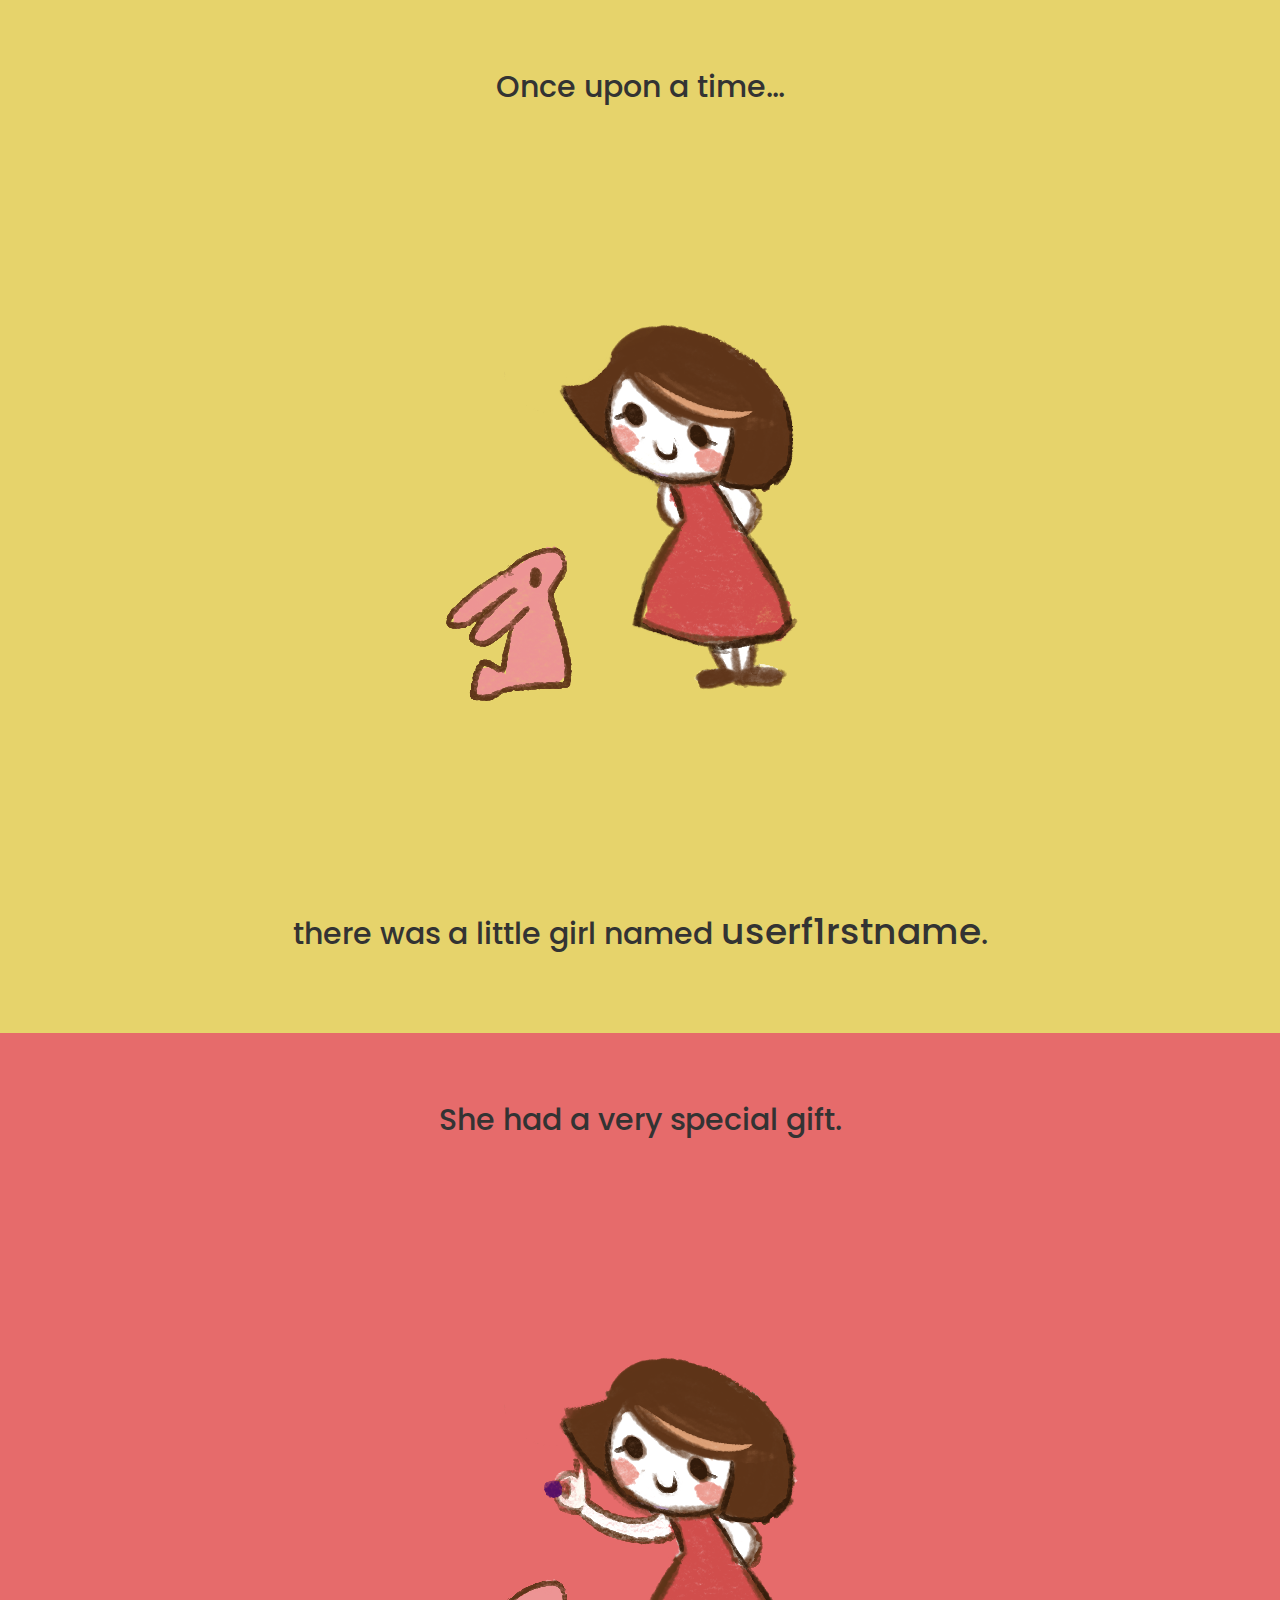
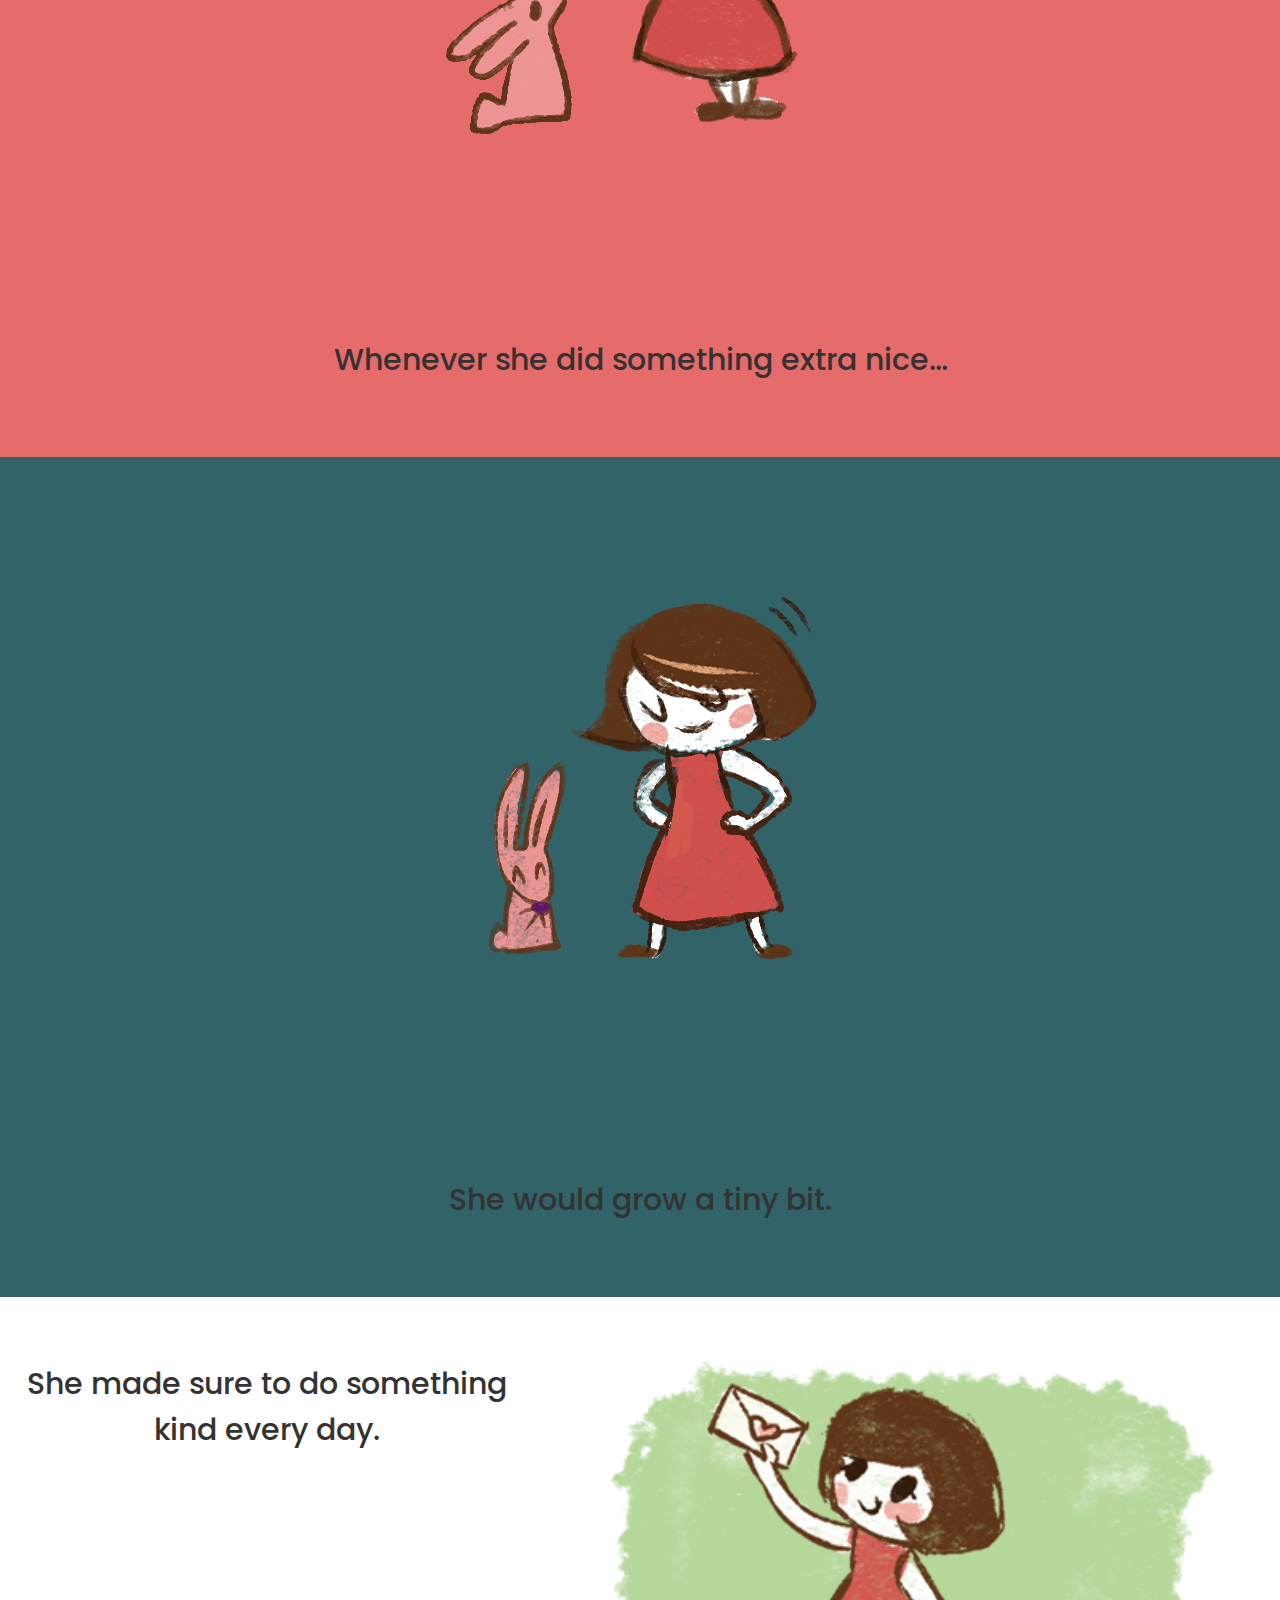
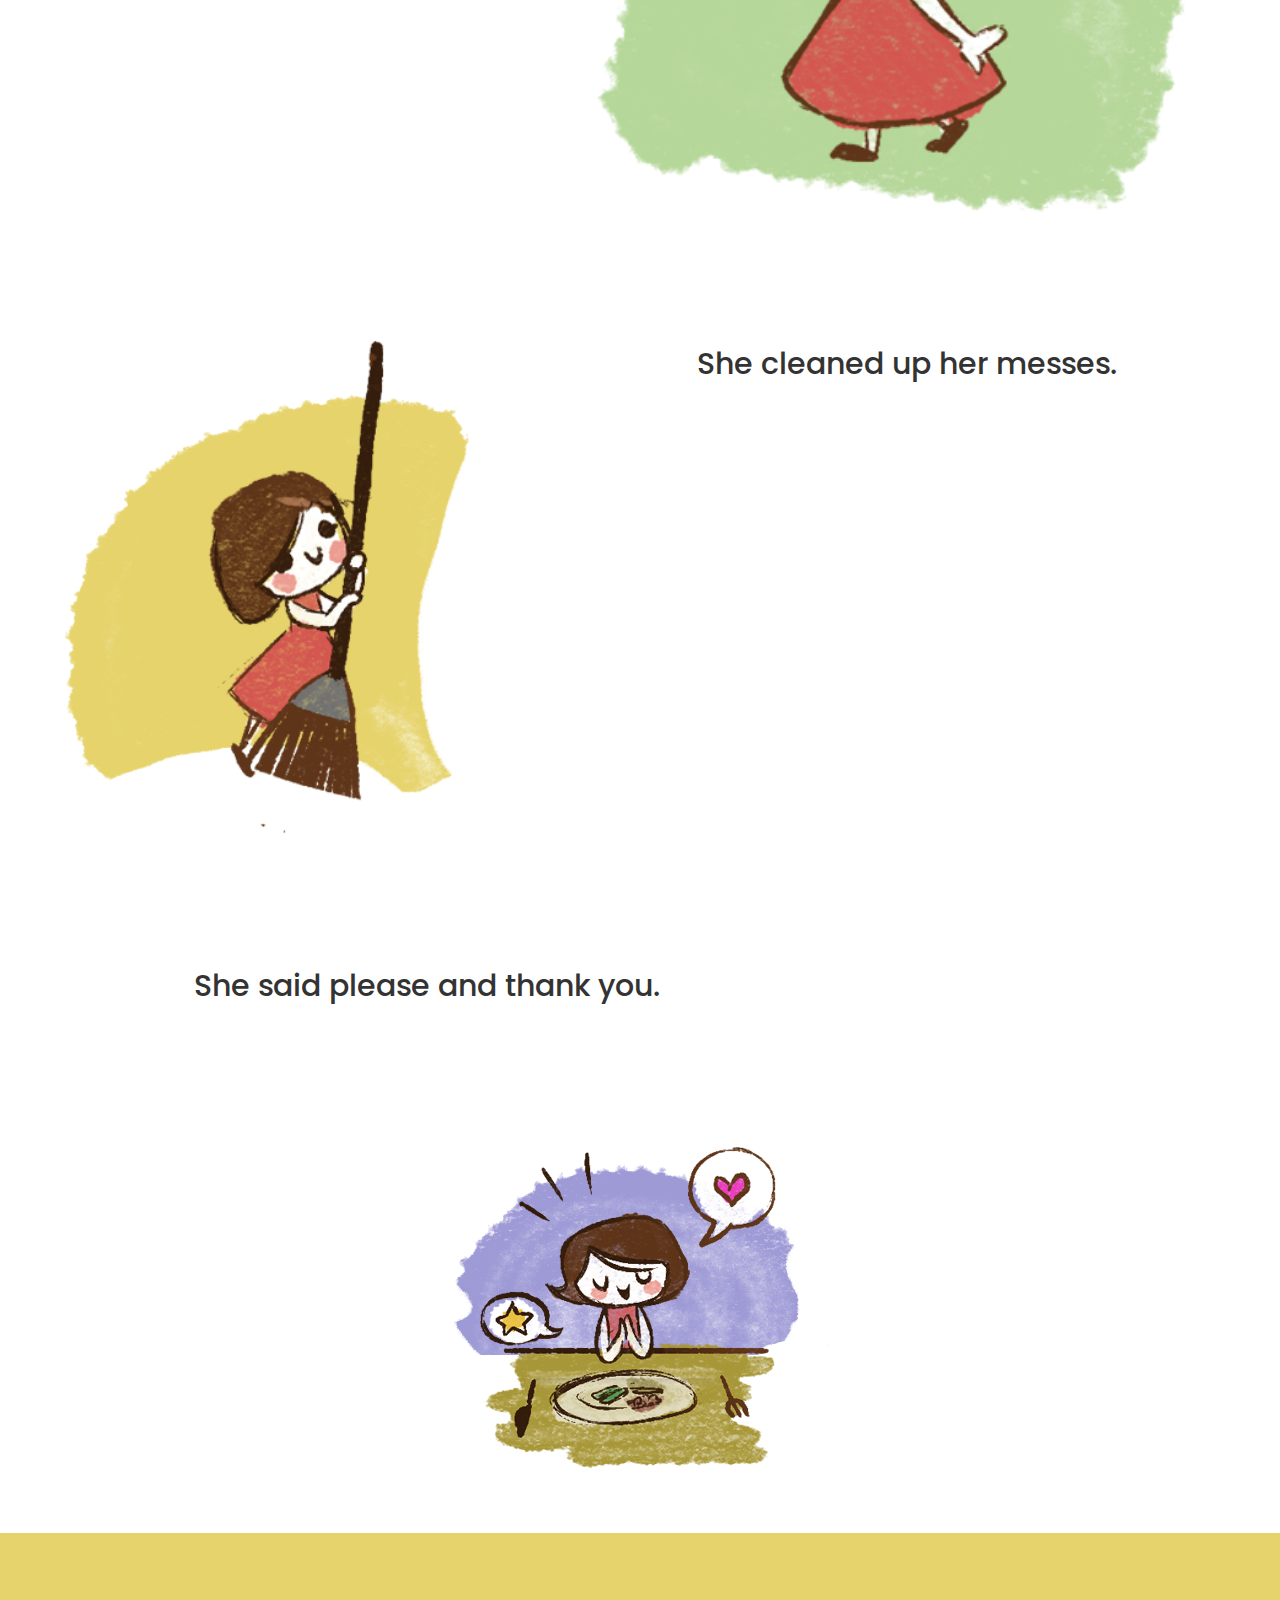
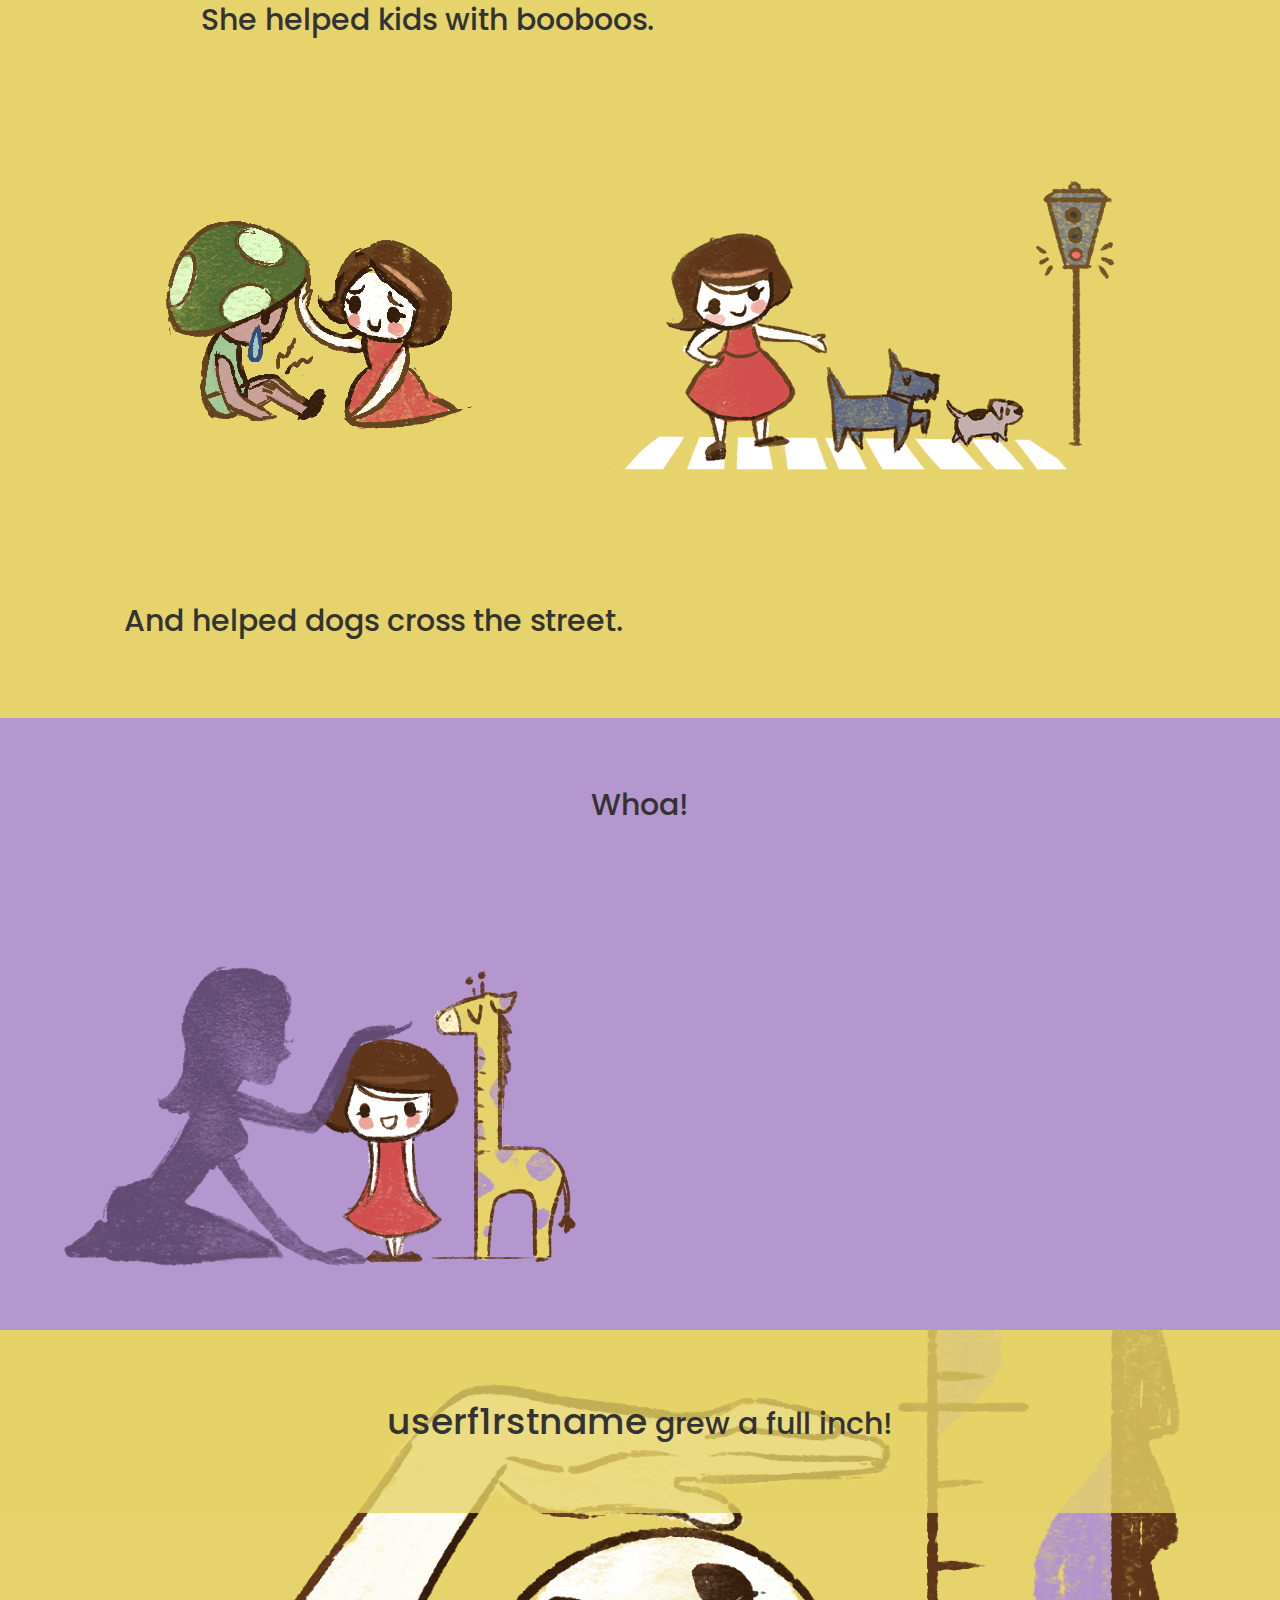
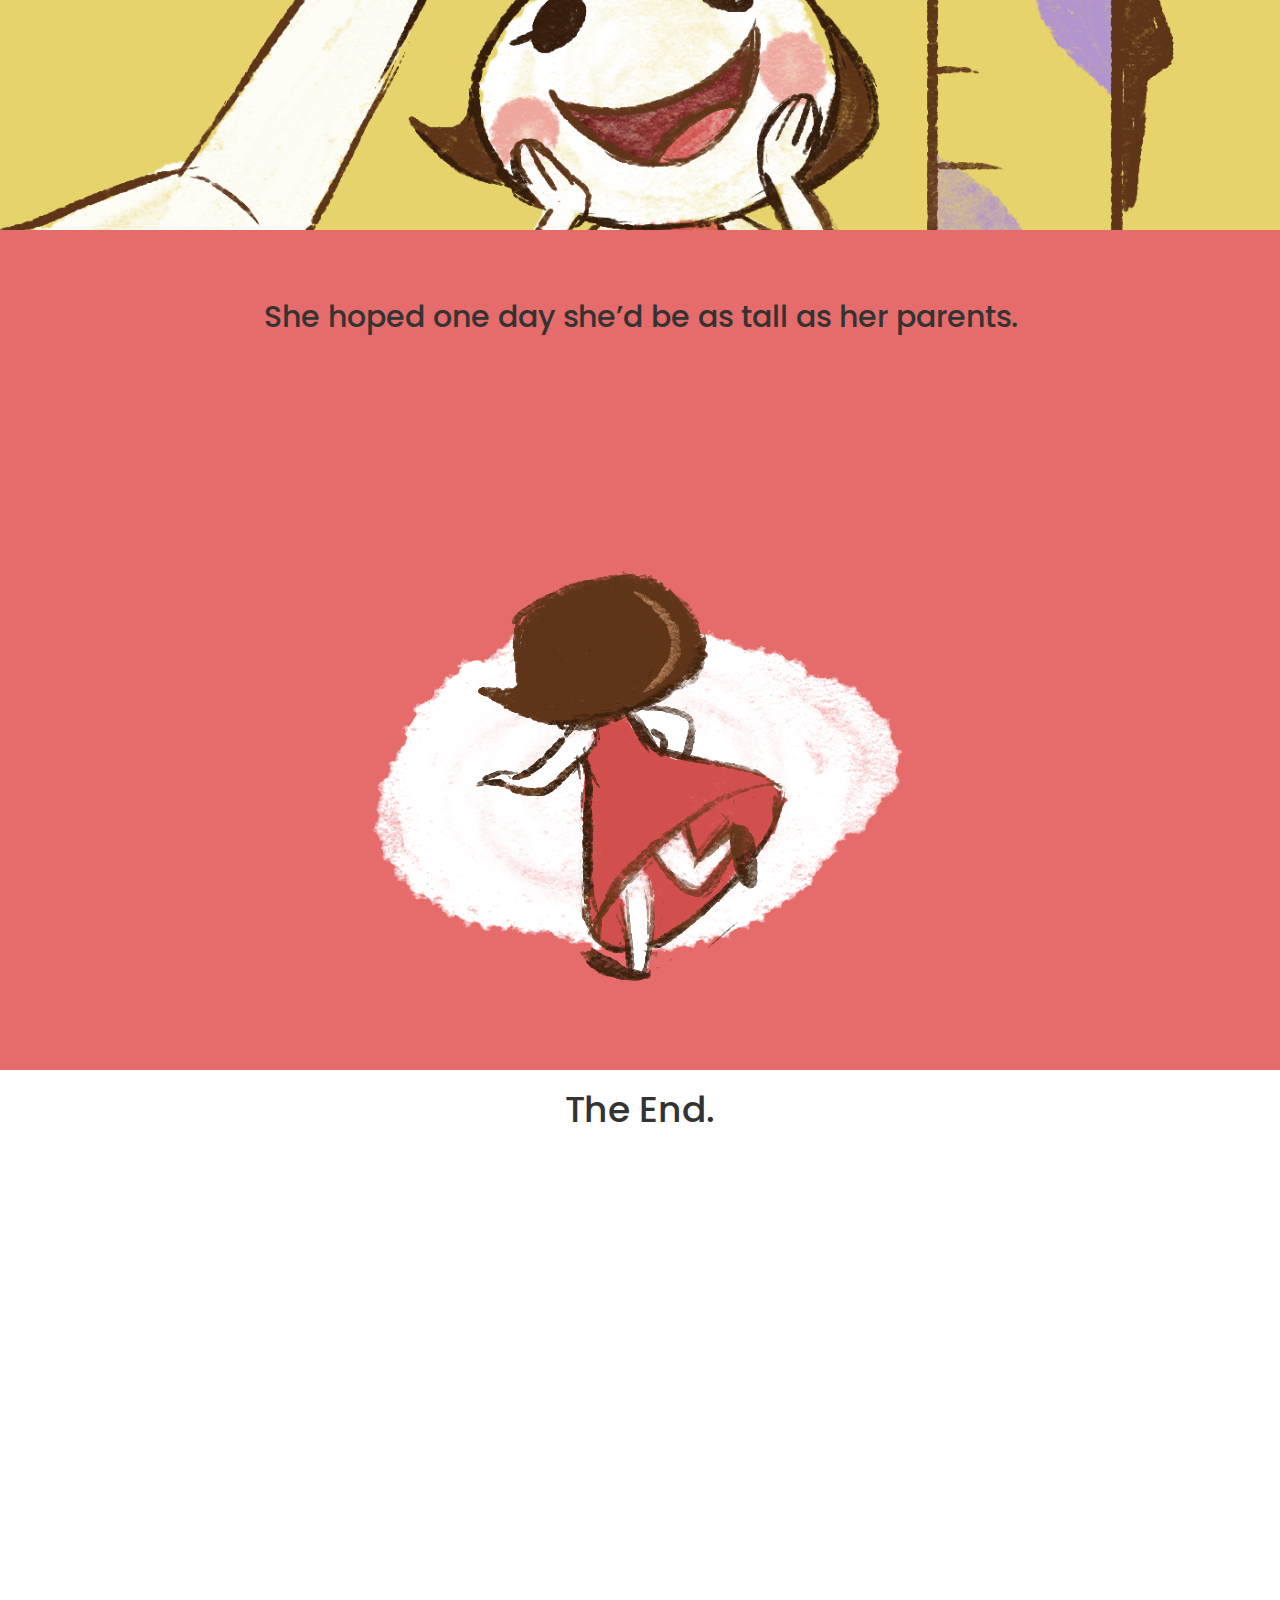
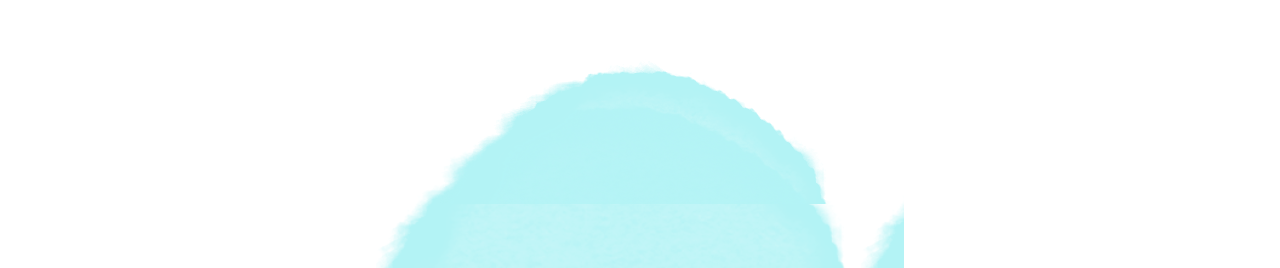
==== commit 7a2caac1: "adding a few extra polishes" ====
--- a/pop/story1.html
+++ b/pop/story1.html
@@ -14,7 +14,7 @@
 	<div id="startgirl">
 		<h2>Once upon a time…</h2>
 		<img src="images/1g.png" class="img-relative">
-		<h2>there was a little girl named userf1rstname.</h2>
+		<h2>there was a little girl named <span class ="ufn">userf1rstname</span>.</h2>
 	</div>
 
 	<div id="startgirl2">
@@ -50,7 +50,7 @@
 	</div>
 
 	<div id="startgirl7">
-		<h2>userf1rstname grew a full inch!</h2>
+		<h2><span class ="ufn">userf1rstname</span> grew a full inch!</h2>
 	</div>
 
 	<div id="startgirl8">
--- a/pop/css/main1.css
+++ b/pop/css/main1.css
@@ -355,15 +355,17 @@
   /*height: 600px;*/
 }
 
-.end {
+/*.end {
   height: 400px;
   background-size: cover;
-}
+}*/
 
 #bottom {
   background-image: url("../images/bottom.png");
-  position: absolute;
-  bottom: 0;
+  background-size: contain;
+}
+.ufn {
+  font-size: 36px;
 }
 
 /*media width change*/
